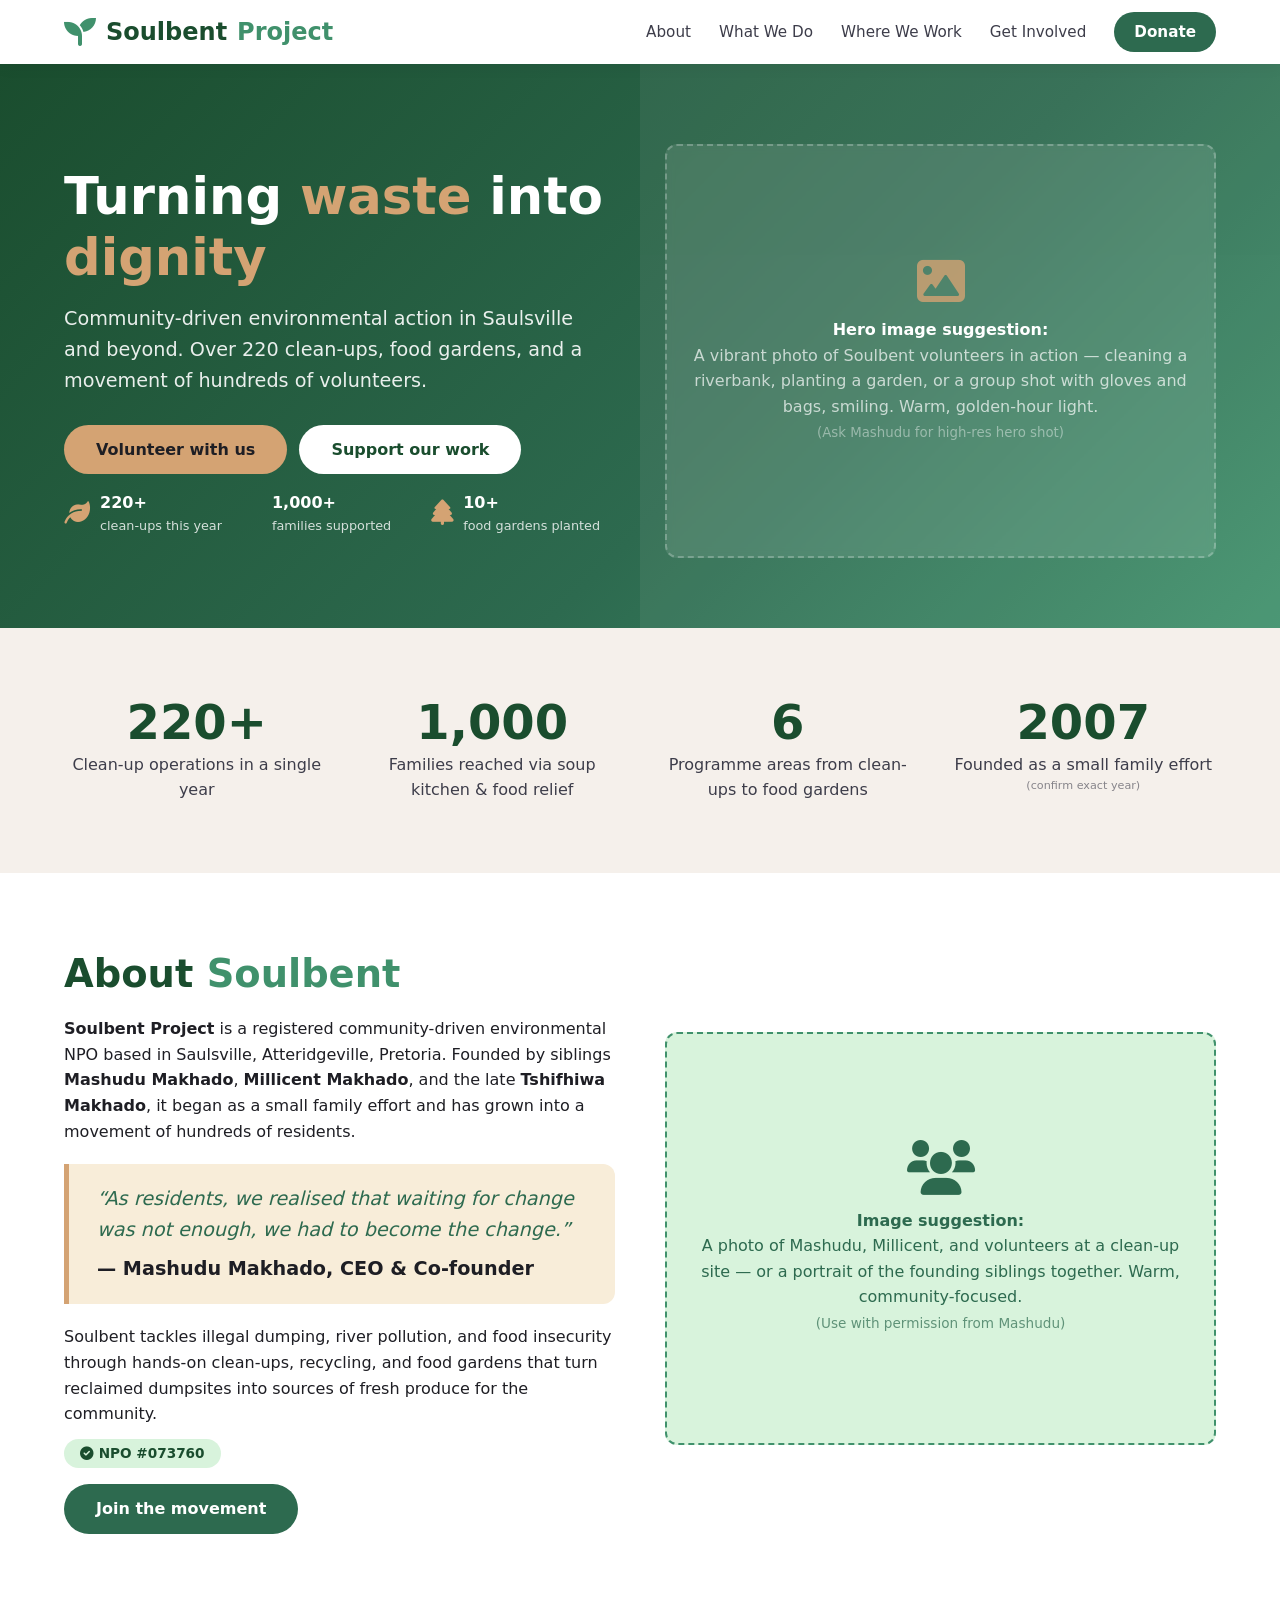
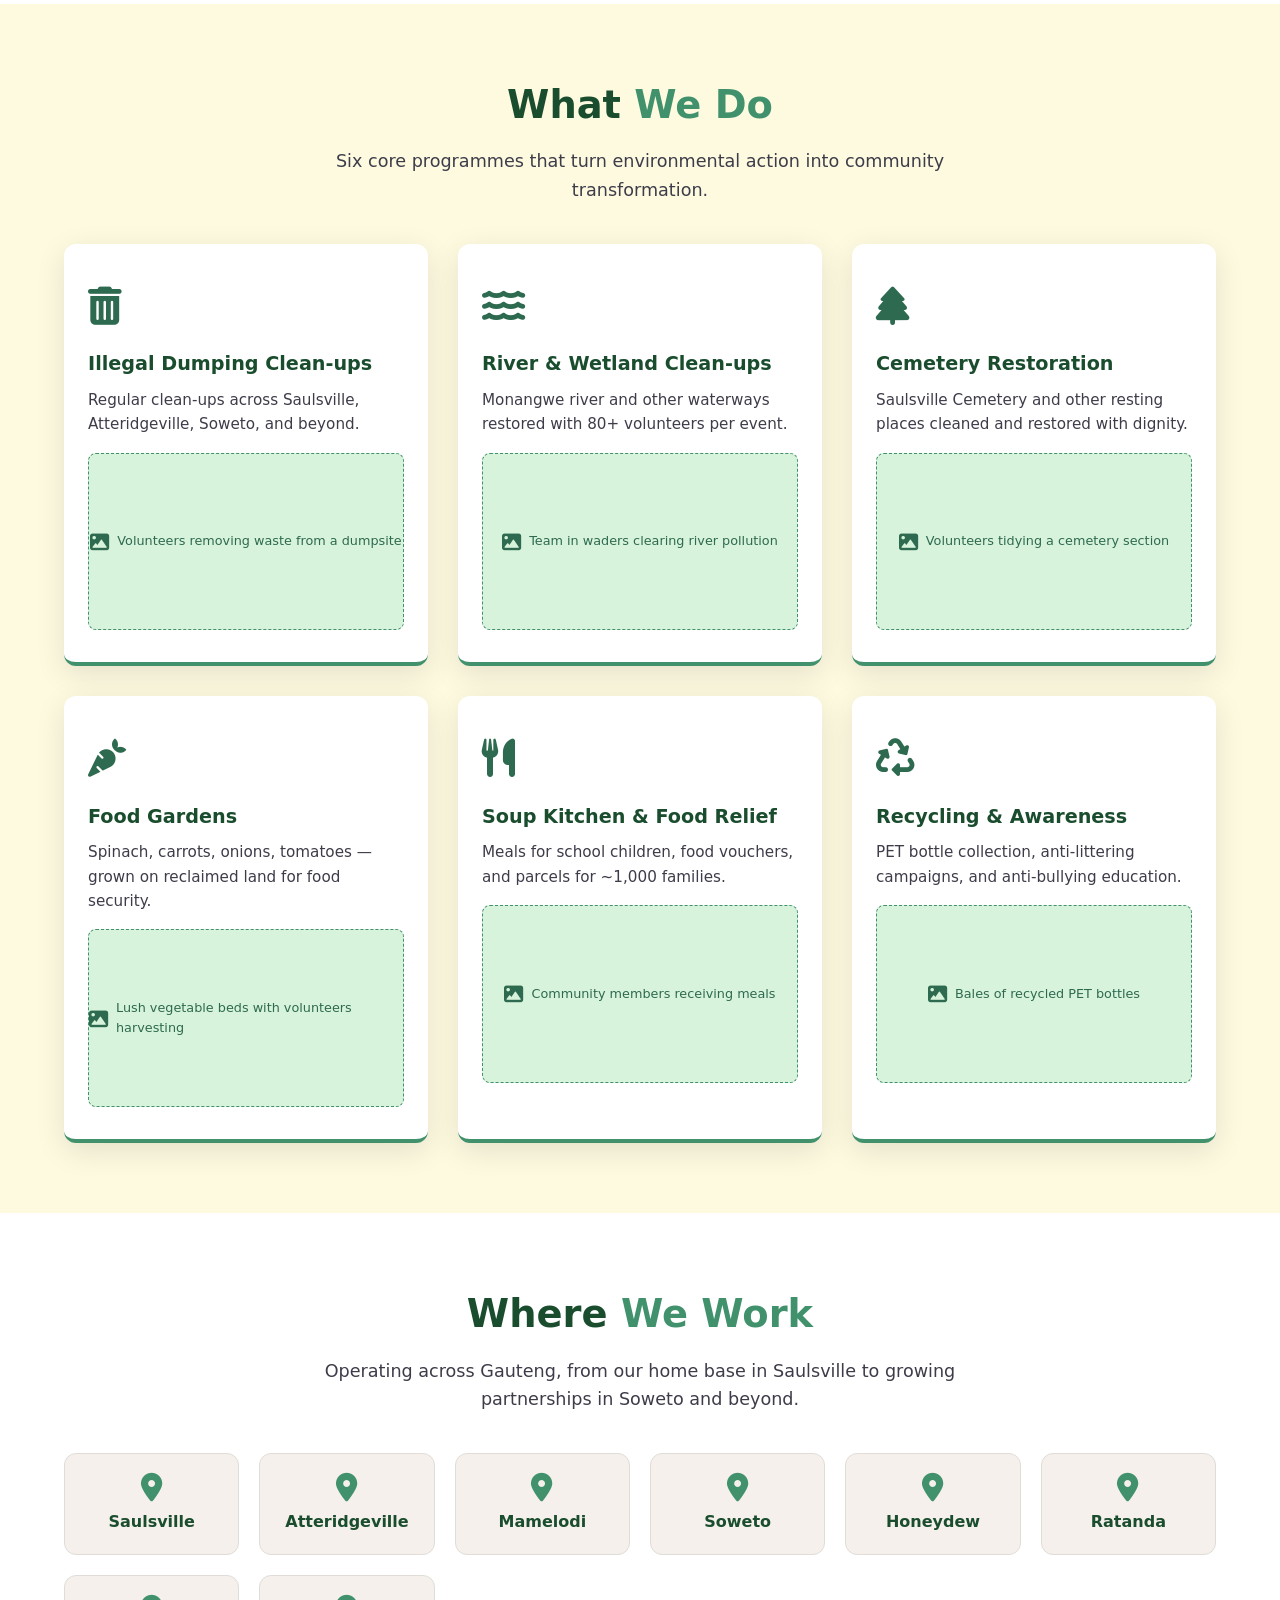
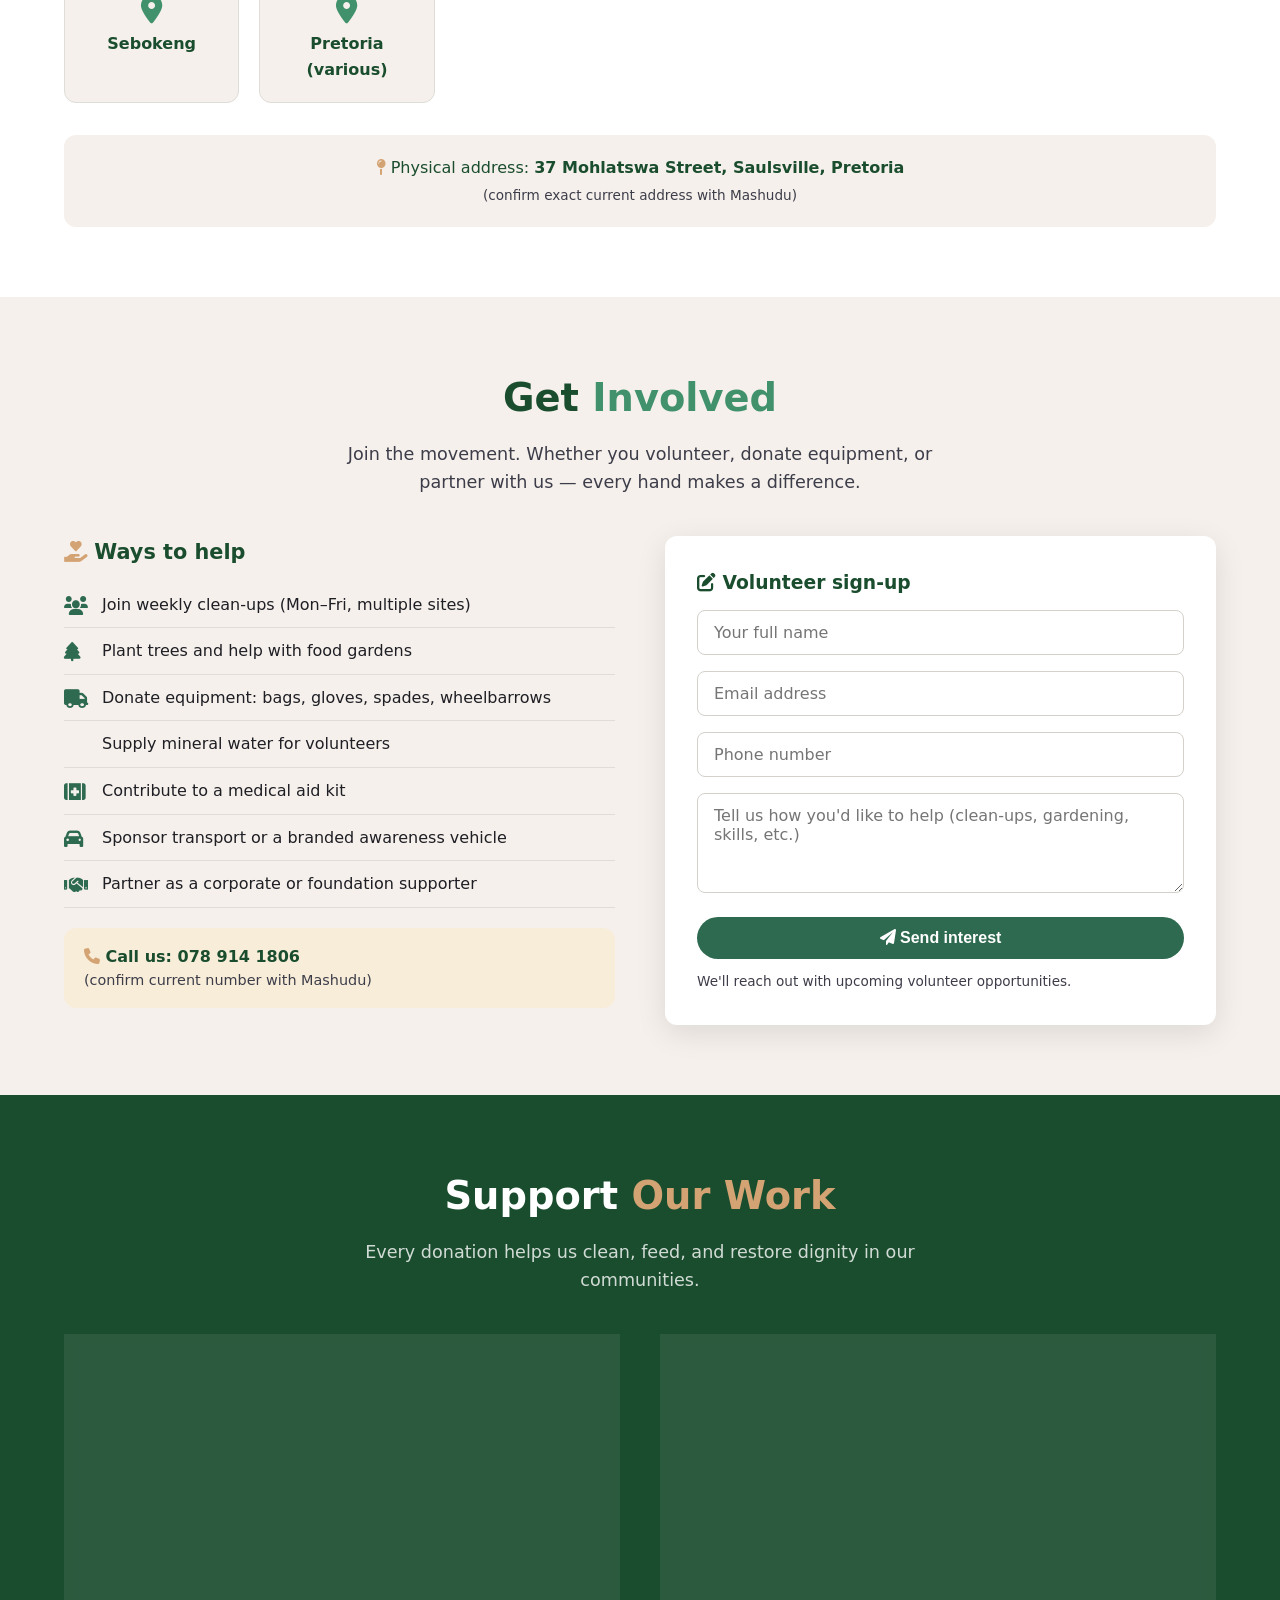
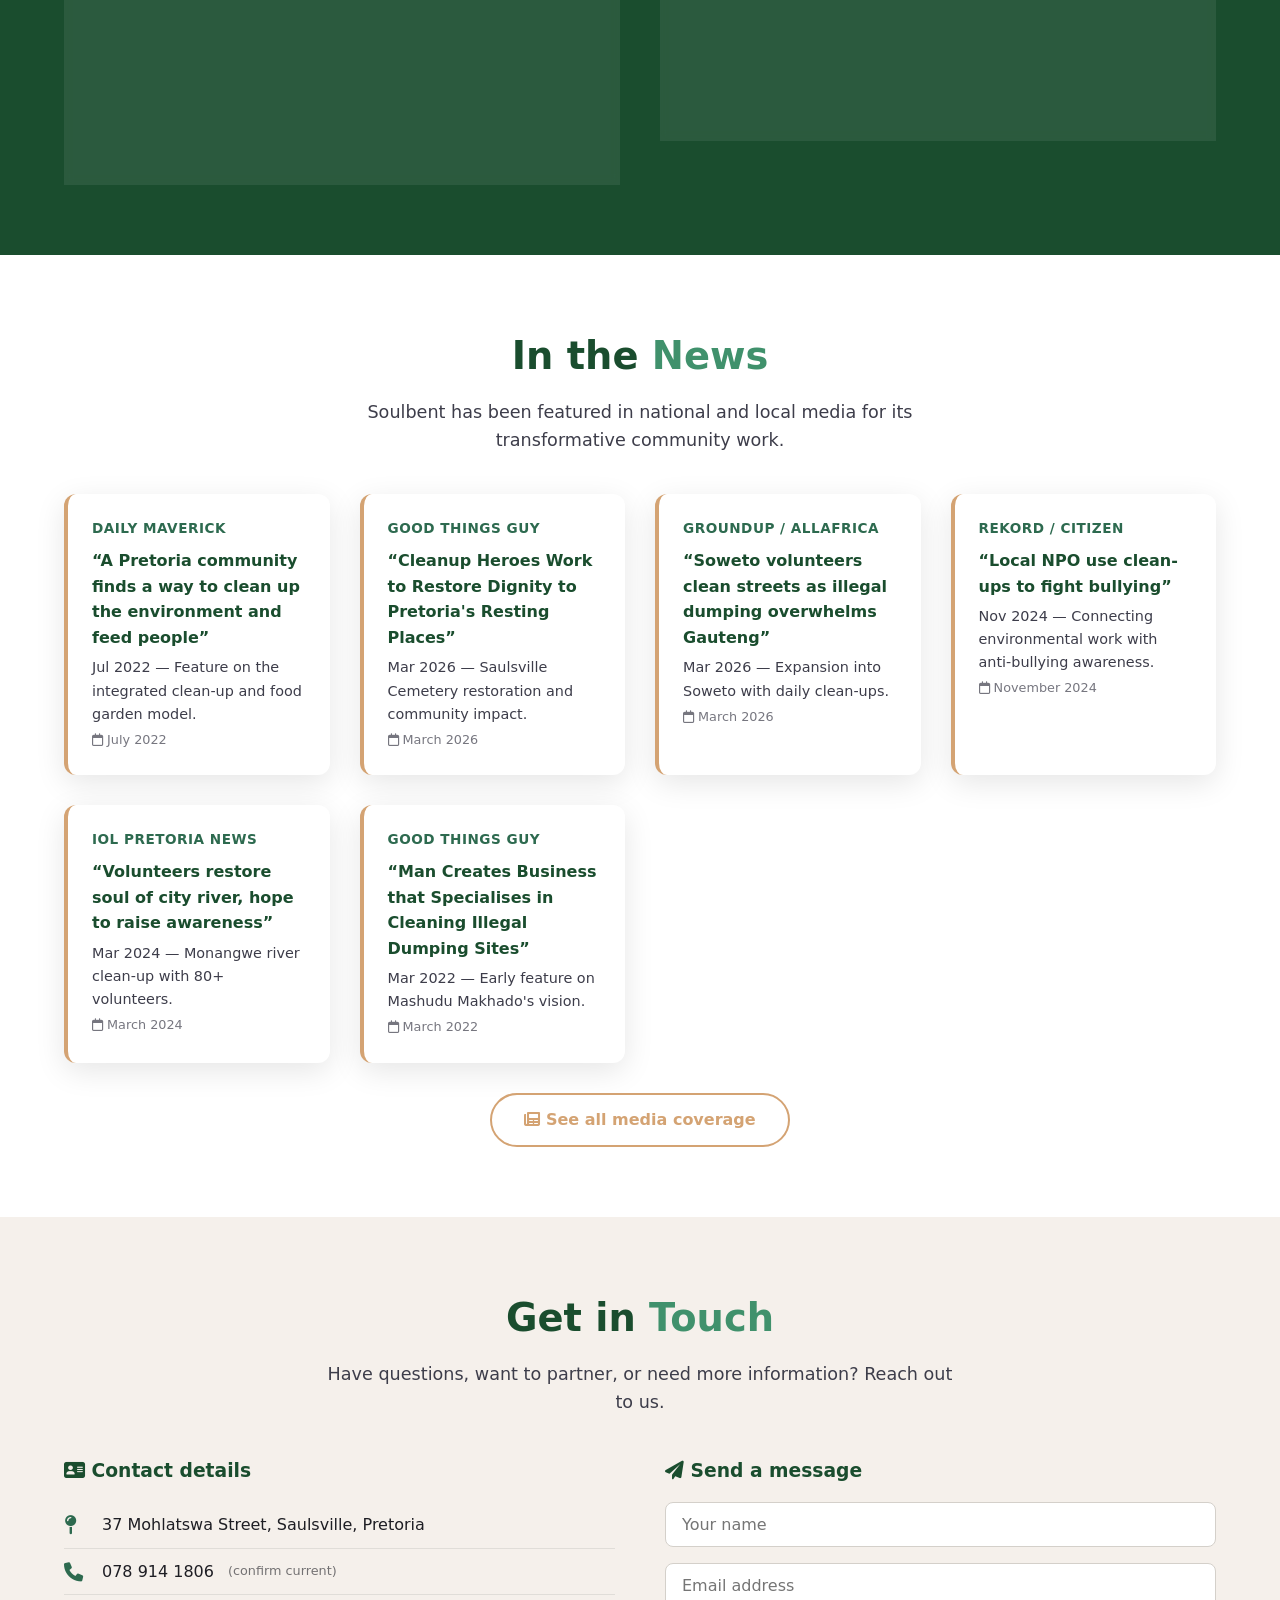
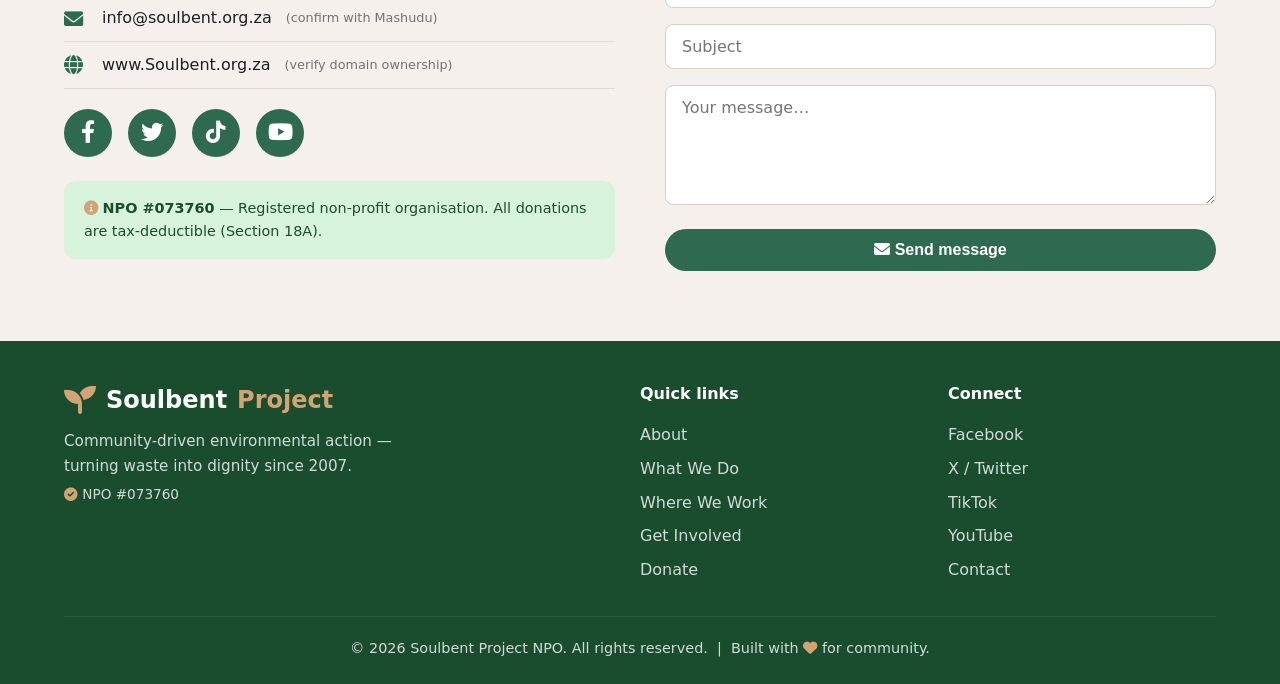
==== index.html @ 2899dd85 "update" ====
<!doctype html>
<html lang="en">
  <head>
    <meta charset="UTF-8" />
    <meta name="viewport" content="width=device-width, initial-scale=1.0" />
    <title>Soulbent Project — Community Environmental NPO</title>

    <!-- Font Awesome for icons -->
    <link rel="stylesheet" href="index.css" />
    <link
      rel="stylesheet"
      href="https://cdnjs.cloudflare.com/ajax/libs/font-awesome/6.0.0-beta3/css/all.min.css"
    />
  </head>
  <body>
    <!-- ===== HEADER ===== -->
    <header>
      <div class="container header-inner">
        <div class="logo">
          <i class="fas fa-seedling"></i>
          Soulbent<span>Project</span>
        </div>
        <button class="hamburger" id="hamburger" aria-label="Toggle navigation">
          <i class="fas fa-bars"></i>
        </button>
        <nav id="nav">
          <a href="#about">About</a>
          <a href="#programs">What We Do</a>
          <a href="#where">Where We Work</a>
          <a href="#involved">Get Involved</a>
          <a href="#donate" class="nav-cta">Donate</a>
        </nav>
      </div>
    </header>

    <!-- ===== HERO ===== -->
    <section class="hero" id="home">
      <div class="container">
        <div class="hero-content">
          <h1>Turning <span>waste</span> into <span>dignity</span></h1>
          <p>
            Community-driven environmental action in Saulsville and beyond. Over
            220 clean-ups, food gardens, and a movement of hundreds of
            volunteers.
          </p>
          <div style="display: flex; flex-wrap: wrap; gap: 12px">
            <a href="#involved" class="btn btn-gold">Volunteer with us</a>
            <a href="#donate" class="btn btn-white">Support our work</a>
          </div>
          <div class="hero-badges">
            <div class="badge">
              <i class="fas fa-leaf"></i>
              <div>220+ <small>clean-ups this year</small></div>
            </div>
            <div class="badge">
              <i class="fas fa-people-group"></i>
              <div>1,000+ <small>families supported</small></div>
            </div>
            <div class="badge">
              <i class="fas fa-tree"></i>
              <div>10+ <small>food gardens planted</small></div>
            </div>
          </div>
        </div>
        <div class="hero-image">
          <i class="fas fa-image"></i>
          <div>
            <strong>Hero image suggestion:</strong><br />
            A vibrant photo of Soulbent volunteers in action — cleaning a
            riverbank, planting a garden, or a group shot with gloves and bags,
            smiling. Warm, golden-hour light. <br />
            <small style="opacity: 0.6"
              >(Ask Mashudu for high-res hero shot)</small
            >
          </div>
        </div>
      </div>
    </section>

    <!-- ===== STATS ===== -->
    <section class="stats">
      <div class="container">
        <div class="stats-grid">
          <div class="stat-item">
            <div class="number">220+</div>
            <div class="label">Clean-up operations in a single year</div>
          </div>
          <div class="stat-item">
            <div class="number">1,000</div>
            <div class="label">
              Families reached via soup kitchen &amp; food relief
            </div>
          </div>
          <div class="stat-item">
            <div class="number">6</div>
            <div class="label">
              Programme areas from clean-ups to food gardens
            </div>
          </div>
          <div class="stat-item">
            <div class="number">2007</div>
            <div class="label">
              Founded as a small family effort
              <span style="font-size: 0.7rem; display: block; opacity: 0.6"
                >(confirm exact year)</span
              >
            </div>
          </div>
        </div>
      </div>
    </section>

    <!-- ===== ABOUT ===== -->
    <section id="about">
      <div class="container">
        <div class="about-grid">
          <div class="about-text">
            <h2 class="section-title">About <span>Soulbent</span></h2>
            <p style="margin-bottom: 12px">
              <strong>Soulbent Project</strong> is a registered community-driven
              environmental NPO based in Saulsville, Atteridgeville, Pretoria.
              Founded by siblings <strong>Mashudu Makhado</strong>,
              <strong>Millicent Makhado</strong>, and the late
              <strong>Tshifhiwa Makhado</strong>, it began as a small family
              effort and has grown into a movement of hundreds of residents.
            </p>
            <blockquote>
              “As residents, we realised that waiting for change was not enough,
              we had to become the change.”
              <cite>— Mashudu Makhado, CEO &amp; Co-founder</cite>
            </blockquote>
            <p>
              Soulbent tackles illegal dumping, river pollution, and food
              insecurity through hands-on clean-ups, recycling, and food gardens
              that turn reclaimed dumpsites into sources of fresh produce for
              the community.
            </p>
            <span class="npo-badge"
              ><i class="fas fa-check-circle"></i> NPO #073760</span
            >
            <div style="margin-top: 16px">
              <a href="#involved" class="btn btn-primary">Join the movement</a>
            </div>
          </div>
          <div class="about-image">
            <i class="fas fa-users"></i>
            <div>
              <strong>Image suggestion:</strong><br />
              A photo of Mashudu, Millicent, and volunteers at a clean-up site —
              or a portrait of the founding siblings together. Warm,
              community-focused.
              <br /><small>(Use with permission from Mashudu)</small>
            </div>
          </div>
        </div>
      </div>
    </section>

    <!-- ===== WHAT WE DO ===== -->
    <section id="programs" class="programs">
      <div class="container">
        <div class="text-center">
          <h2 class="section-title">What <span>We Do</span></h2>
          <p class="section-sub mx-auto">
            Six core programmes that turn environmental action into community
            transformation.
          </p>
        </div>
        <div class="programs-grid">
          <!-- 1 -->
          <div class="program-card">
            <div class="icon"><i class="fas fa-trash-alt"></i></div>
            <h3>Illegal Dumping Clean-ups</h3>
            <p>
              Regular clean-ups across Saulsville, Atteridgeville, Soweto, and
              beyond.
            </p>
            <div class="img-placeholder">
              <i class="fas fa-image"></i> Volunteers removing waste from a
              dumpsite
            </div>
          </div>
          <!-- 2 -->
          <div class="program-card">
            <div class="icon"><i class="fas fa-water"></i></div>
            <h3>River &amp; Wetland Clean-ups</h3>
            <p>
              Monangwe river and other waterways restored with 80+ volunteers
              per event.
            </p>
            <div class="img-placeholder">
              <i class="fas fa-image"></i> Team in waders clearing river
              pollution
            </div>
          </div>
          <!-- 3 -->
          <div class="program-card">
            <div class="icon"><i class="fas fa-tree"></i></div>
            <h3>Cemetery Restoration</h3>
            <p>
              Saulsville Cemetery and other resting places cleaned and restored
              with dignity.
            </p>
            <div class="img-placeholder">
              <i class="fas fa-image"></i> Volunteers tidying a cemetery section
            </div>
          </div>
          <!-- 4 -->
          <div class="program-card">
            <div class="icon"><i class="fas fa-carrot"></i></div>
            <h3>Food Gardens</h3>
            <p>
              Spinach, carrots, onions, tomatoes — grown on reclaimed land for
              food security.
            </p>
            <div class="img-placeholder">
              <i class="fas fa-image"></i> Lush vegetable beds with volunteers
              harvesting
            </div>
          </div>
          <!-- 5 -->
          <div class="program-card">
            <div class="icon"><i class="fas fa-utensils"></i></div>
            <h3>Soup Kitchen &amp; Food Relief</h3>
            <p>
              Meals for school children, food vouchers, and parcels for ~1,000
              families.
            </p>
            <div class="img-placeholder">
              <i class="fas fa-image"></i> Community members receiving meals
            </div>
          </div>
          <!-- 6 -->
          <div class="program-card">
            <div class="icon"><i class="fas fa-recycle"></i></div>
            <h3>Recycling &amp; Awareness</h3>
            <p>
              PET bottle collection, anti-littering campaigns, and anti-bullying
              education.
            </p>
            <div class="img-placeholder">
              <i class="fas fa-image"></i> Bales of recycled PET bottles
            </div>
          </div>
        </div>
      </div>
    </section>

    <!-- ===== WHERE WE WORK ===== -->
    <section id="where">
      <div class="container">
        <div class="text-center">
          <h2 class="section-title">Where <span>We Work</span></h2>
          <p class="section-sub mx-auto">
            Operating across Gauteng, from our home base in Saulsville to
            growing partnerships in Soweto and beyond.
          </p>
        </div>
        <div class="where-grid">
          <div class="where-item">
            <i class="fas fa-location-dot"></i> Saulsville
          </div>
          <div class="where-item">
            <i class="fas fa-location-dot"></i> Atteridgeville
          </div>
          <div class="where-item">
            <i class="fas fa-location-dot"></i> Mamelodi
          </div>
          <div class="where-item">
            <i class="fas fa-location-dot"></i> Soweto
          </div>
          <div class="where-item">
            <i class="fas fa-location-dot"></i> Honeydew
          </div>
          <div class="where-item">
            <i class="fas fa-location-dot"></i> Ratanda
          </div>
          <div class="where-item">
            <i class="fas fa-location-dot"></i> Sebokeng
          </div>
          <div class="where-item">
            <i class="fas fa-location-dot"></i> Pretoria (various)
          </div>
        </div>
        <div
          style="
            margin-top: 32px;
            background: var(--stone);
            padding: 20px 24px;
            border-radius: var(--radius);
            text-align: center;
          "
        >
          <p style="font-weight: 500; color: var(--green-dark)">
            <i class="fas fa-map-pin" style="color: var(--gold)"></i>
            Physical address:
            <strong>37 Mohlatswa Street, Saulsville, Pretoria</strong>
            <span
              style="
                display: block;
                font-weight: 400;
                font-size: 0.85rem;
                color: var(--text-mid);
                margin-top: 4px;
              "
            >
              (confirm exact current address with Mashudu)
            </span>
          </p>
        </div>
      </div>
    </section>

    <!-- ===== GET INVOLVED ===== -->
    <section id="involved" class="involved">
      <div class="container">
        <div class="text-center">
          <h2 class="section-title">Get <span>Involved</span></h2>
          <p class="section-sub mx-auto">
            Join the movement. Whether you volunteer, donate equipment, or
            partner with us — every hand makes a difference.
          </p>
        </div>
        <div class="involved-grid">
          <div>
            <h3
              style="
                font-size: 1.3rem;
                color: var(--green-dark);
                margin-bottom: 12px;
              "
            >
              <i
                class="fas fa-hand-holding-heart"
                style="color: var(--gold)"
              ></i>
              Ways to help
            </h3>
            <ul class="involved-list">
              <li>
                <i class="fas fa-users"></i> Join weekly clean-ups (Mon–Fri,
                multiple sites)
              </li>
              <li>
                <i class="fas fa-tree"></i> Plant trees and help with food
                gardens
              </li>
              <li>
                <i class="fas fa-truck"></i> Donate equipment: bags, gloves,
                spades, wheelbarrows
              </li>
              <li>
                <i class="fas fa-bottle-water"></i> Supply mineral water for
                volunteers
              </li>
              <li>
                <i class="fas fa-first-aid"></i> Contribute to a medical aid kit
              </li>
              <li>
                <i class="fas fa-car"></i> Sponsor transport or a branded
                awareness vehicle
              </li>
              <li>
                <i class="fas fa-handshake"></i> Partner as a corporate or
                foundation supporter
              </li>
            </ul>
            <div
              style="
                margin-top: 20px;
                background: var(--gold-light);
                padding: 16px 20px;
                border-radius: var(--radius);
              "
            >
              <p style="font-weight: 600; color: var(--green-dark)">
                <i class="fas fa-phone" style="color: var(--gold)"></i>
                Call us: <strong>078 914 1806</strong>
                <span
                  style="
                    display: block;
                    font-weight: 400;
                    font-size: 0.9rem;
                    color: var(--text-mid);
                  "
                >
                  (confirm current number with Mashudu)
                </span>
              </p>
            </div>
          </div>
          <div class="volunteer-form">
            <h3 style="color: var(--green-dark); margin-bottom: 12px">
              <i class="fas fa-pen-to-square"></i> Volunteer sign-up
            </h3>
            <form id="volunteerForm">
              <input type="text" placeholder="Your full name" required />
              <input type="email" placeholder="Email address" required />
              <input type="tel" placeholder="Phone number" />
              <textarea
                placeholder="Tell us how you'd like to help (clean-ups, gardening, skills, etc.)"
              ></textarea>
              <button type="submit" class="btn btn-primary" style="width: 100%">
                <i class="fas fa-paper-plane"></i> Send interest
              </button>
            </form>
            <p
              style="
                font-size: 0.85rem;
                color: var(--text-mid);
                margin-top: 12px;
              "
            >
              We'll reach out with upcoming volunteer opportunities.
            </p>
          </div>
        </div>
      </div>
    </section>

    <!-- ===== DONATE ===== -->
    <section id="donate" class="donate">
      <div class="container">
        <div class="text-center">
          <h2 class="section-title">
            Support <span style="color: var(--gold)">Our Work</span>
          </h2>
          <p
            class="section-sub mx-auto"
            style="color: rgba(255, 255, 255, 0.8)"
          >
            Every donation helps us clean, feed, and restore dignity in our
            communities.
          </p>
        </div>
        <div class="donate-grid">
          <div class="donate-card">
            <h3>
              <i class="fas fa-heart" style="color: var(--gold)"></i> Make a
              donation
            </h3>
            <p style="margin-bottom: 16px">
              Your contribution goes directly to clean-up operations, food
              gardens, soup kitchen meals, and essential equipment.
            </p>
            <ul>
              <li><i class="fas fa-check-circle"></i> EFT / bank transfer</li>
              <li>
                <i class="fas fa-check-circle"></i> SnapScan / mobile payment
              </li>
              <li>
                <i class="fas fa-check-circle"></i> Monthly giving options
              </li>
            </ul>
            <p
              style="
                margin-top: 16px;
                font-size: 0.9rem;
                background: rgba(255, 255, 255, 0.06);
                padding: 12px;
                border-radius: 8px;
              "
            >
              <strong>Banking details:</strong> Confirm with Mashudu before
              publishing.
            </p>
            <a href="#" class="btn btn-gold" style="display: inline-block">
              <i class="fas fa-arrow-right"></i> Donate now
            </a>
            <p style="font-size: 0.8rem; opacity: 0.6; margin-top: 10px">
              Soulbent Project NPO #073760 • Section 18A tax certificates
              available
            </p>
          </div>
          <div class="donate-card">
            <h3>
              <i class="fas fa-clipboard-list" style="color: var(--gold)"></i>
              Current needs
            </h3>
            <p>We urgently need these items for our ongoing work:</p>
            <div class="wishlist-grid">
              <span><i class="fas fa-bag-shopping"></i> Plastic bags</span>
              <span><i class="fas fa-hand"></i> Gloves</span>
              <span><i class="fas fa-broom"></i> Cleaning tools</span>
              <span><i class="fas fa-wheelbarrow"></i> Wheelbarrows</span>
              <span><i class="fas fa-shovel"></i> Shovels &amp; spades</span>
              <span><i class="fas fa-hat-cowboy"></i> Sun hats</span>
              <span><i class="fas fa-bottle-water"></i> Mineral water</span>
              <span><i class="fas fa-kit-medical"></i> Medical aid kit</span>
              <span
                ><i class="fas fa-truck-fast"></i> Transport / branded
                vehicle</span
              >
              <span><i class="fas fa-utensils"></i> Food for soup kitchen</span>
            </div>
            <p style="margin-top: 16px; font-size: 0.9rem">
              <i class="fas fa-envelope" style="color: var(--gold)"></i>
              To donate items, contact us directly.
            </p>
          </div>
        </div>
      </div>
    </section>

    <!-- ===== NEWS & MEDIA ===== -->
    <section id="news">
      <div class="container">
        <div class="text-center">
          <h2 class="section-title">In the <span>News</span></h2>
          <p class="section-sub mx-auto">
            Soulbent has been featured in national and local media for its
            transformative community work.
          </p>
        </div>
        <div class="news-grid">
          <div class="news-card">
            <div class="source">Daily Maverick</div>
            <h4>
              “A Pretoria community finds a way to clean up the environment and
              feed people”
            </h4>
            <p>
              Jul 2022 — Feature on the integrated clean-up and food garden
              model.
            </p>
            <span class="date"><i class="far fa-calendar"></i> July 2022</span>
          </div>
          <div class="news-card">
            <div class="source">Good Things Guy</div>
            <h4>
              “Cleanup Heroes Work to Restore Dignity to Pretoria's Resting
              Places”
            </h4>
            <p>
              Mar 2026 — Saulsville Cemetery restoration and community impact.
            </p>
            <span class="date"><i class="far fa-calendar"></i> March 2026</span>
          </div>
          <div class="news-card">
            <div class="source">GroundUp / allAfrica</div>
            <h4>
              “Soweto volunteers clean streets as illegal dumping overwhelms
              Gauteng”
            </h4>
            <p>Mar 2026 — Expansion into Soweto with daily clean-ups.</p>
            <span class="date"><i class="far fa-calendar"></i> March 2026</span>
          </div>
          <div class="news-card">
            <div class="source">Rekord / Citizen</div>
            <h4>“Local NPO use clean-ups to fight bullying”</h4>
            <p>
              Nov 2024 — Connecting environmental work with anti-bullying
              awareness.
            </p>
            <span class="date"
              ><i class="far fa-calendar"></i> November 2024</span
            >
          </div>
          <div class="news-card">
            <div class="source">IOL Pretoria News</div>
            <h4>
              “Volunteers restore soul of city river, hope to raise awareness”
            </h4>
            <p>Mar 2024 — Monangwe river clean-up with 80+ volunteers.</p>
            <span class="date"><i class="far fa-calendar"></i> March 2024</span>
          </div>
          <div class="news-card">
            <div class="source">Good Things Guy</div>
            <h4>
              “Man Creates Business that Specialises in Cleaning Illegal Dumping
              Sites”
            </h4>
            <p>Mar 2022 — Early feature on Mashudu Makhado's vision.</p>
            <span class="date"><i class="far fa-calendar"></i> March 2022</span>
          </div>
        </div>
        <div style="text-align: center; margin-top: 30px">
          <a
            href="#"
            class="btn btn-secondary"
            style="border-color: var(--gold); color: var(--gold)"
          >
            <i class="fas fa-newspaper"></i> See all media coverage
          </a>
        </div>
      </div>
    </section>

    <!-- ===== CONTACT ===== -->
    <section id="contact" class="contact">
      <div class="container">
        <div class="text-center">
          <h2 class="section-title">Get in <span>Touch</span></h2>
          <p class="section-sub mx-auto">
            Have questions, want to partner, or need more information? Reach out
            to us.
          </p>
        </div>
        <div class="contact-grid">
          <div>
            <h3 style="color: var(--green-dark); margin-bottom: 16px">
              <i class="fas fa-address-card"></i> Contact details
            </h3>
            <div class="contact-details">
              <p>
                <i class="fas fa-map-pin"></i> 37 Mohlatswa Street, Saulsville,
                Pretoria
              </p>
              <p>
                <i class="fas fa-phone"></i> 078 914 1806
                <span style="font-size: 0.8rem; opacity: 0.6"
                  >(confirm current)</span
                >
              </p>
              <p>
                <i class="fas fa-envelope"></i> info@soulbent.org.za
                <span style="font-size: 0.8rem; opacity: 0.6"
                  >(confirm with Mashudu)</span
                >
              </p>
              <p>
                <i class="fas fa-globe"></i> www.Soulbent.org.za
                <span style="font-size: 0.8rem; opacity: 0.6"
                  >(verify domain ownership)</span
                >
              </p>
            </div>
            <div class="social-links">
              <a
                href="https://facebook.com/Soulbentprojectrecycling/"
                target="_blank"
                aria-label="Facebook"
                ><i class="fab fa-facebook-f"></i
              ></a>
              <a
                href="https://twitter.com/SoulbentProject"
                target="_blank"
                aria-label="X / Twitter"
                ><i class="fab fa-twitter"></i
              ></a>
              <a
                href="https://tiktok.com/@soulbent_project"
                target="_blank"
                aria-label="TikTok"
                ><i class="fab fa-tiktok"></i
              ></a>
              <a href="#" target="_blank" aria-label="YouTube"
                ><i class="fab fa-youtube"></i
              ></a>
            </div>
            <div
              style="
                margin-top: 24px;
                background: var(--green-pale);
                padding: 16px 20px;
                border-radius: var(--radius);
              "
            >
              <p style="font-size: 0.9rem; color: var(--green-dark)">
                <i class="fas fa-info-circle" style="color: var(--gold)"></i>
                <strong>NPO #073760</strong> — Registered non-profit
                organisation. All donations are tax-deductible (Section 18A).
              </p>
            </div>
          </div>
          <div>
            <h3 style="color: var(--green-dark); margin-bottom: 16px">
              <i class="fas fa-paper-plane"></i> Send a message
            </h3>
            <form class="contact-form" id="contactForm">
              <input type="text" placeholder="Your name" required />
              <input type="email" placeholder="Email address" required />
              <input type="text" placeholder="Subject" />
              <textarea placeholder="Your message…"></textarea>
              <button type="submit" class="btn btn-primary" style="width: 100%">
                <i class="fas fa-envelope"></i> Send message
              </button>
            </form>
          </div>
        </div>
      </div>
    </section>

    <!-- ===== FOOTER ===== -->
    <footer>
      <div class="container">
        <div class="footer-grid">
          <div>
            <div class="logo" style="color: var(--white)">
              <i class="fas fa-seedling"></i>
              Soulbent<span style="color: var(--gold)">Project</span>
            </div>
            <p style="margin-top: 10px">
              Community-driven environmental action — turning waste into dignity
              since 2007.
            </p>
            <p style="margin-top: 6px; font-size: 0.85rem">
              <i class="fas fa-check-circle" style="color: var(--gold)"></i> NPO
              #073760
            </p>
          </div>
          <div>
            <h4>Quick links</h4>
            <ul>
              <li><a href="#about">About</a></li>
              <li><a href="#programs">What We Do</a></li>
              <li><a href="#where">Where We Work</a></li>
              <li><a href="#involved">Get Involved</a></li>
              <li><a href="#donate">Donate</a></li>
            </ul>
          </div>
          <div>
            <h4>Connect</h4>
            <ul>
              <li>
                <a
                  href="https://facebook.com/Soulbentprojectrecycling/"
                  target="_blank"
                  >Facebook</a
                >
              </li>
              <li>
                <a href="https://twitter.com/SoulbentProject" target="_blank"
                  >X / Twitter</a
                >
              </li>
              <li>
                <a href="https://tiktok.com/@soulbent_project" target="_blank"
                  >TikTok</a
                >
              </li>
              <li><a href="#" target="_blank">YouTube</a></li>
              <li><a href="#contact">Contact</a></li>
            </ul>
          </div>
        </div>
        <div class="footer-bottom">
          &copy; 2026 Soulbent Project NPO. All rights reserved. &nbsp;|&nbsp;
          Built with <i class="fas fa-heart" style="color: var(--gold)"></i> for
          community.
        </div>
      </div>
    </footer>

    <!-- ===== JAVASCRIPT ===== -->
    <script>
      // Hamburger toggle
      const hamburger = document.getElementById("hamburger");
      const nav = document.getElementById("nav");

      hamburger.addEventListener("click", () => {
        nav.classList.toggle("open");
        hamburger.innerHTML = nav.classList.contains("open")
          ? '<i class="fas fa-times"></i>'
          : '<i class="fas fa-bars"></i>';
      });

      // Close nav on link click (mobile)
      document.querySelectorAll("#nav a").forEach((link) => {
        link.addEventListener("click", () => {
          nav.classList.remove("open");
          hamburger.innerHTML = '<i class="fas fa-bars"></i>';
        });
      });

      // Volunteer form submission
      document
        .getElementById("volunteerForm")
        .addEventListener("submit", function (e) {
          e.preventDefault();
          alert(
            "Thank you for your interest in volunteering with Soulbent Project! We will contact you shortly.",
          );
          this.reset();
        });

      // Contact form submission
      document
        .getElementById("contactForm")
        .addEventListener("submit", function (e) {
          e.preventDefault();
          alert(
            "Your message has been sent. We'll get back to you as soon as possible.",
          );
          this.reset();
        });

      // Smooth scroll for anchor links (optional enhancement)
      document.querySelectorAll('a[href^="#"]').forEach((anchor) => {
        anchor.addEventListener("click", function (e) {
          const href = this.getAttribute("href");
          if (href === "#") return;
          e.preventDefault();
          const target = document.querySelector(href);
          if (target) {
            target.scrollIntoView({ behavior: "smooth", block: "start" });
          }
        });
      });
    </script>
  </body>
</html>
---- index.css ----
/* ===== RESET & BASE ===== */
        *,
        *::before,
        *::after {
            margin: 0;
            padding: 0;
            box-sizing: border-box;
        }

        :root {
            --green-dark: #1a4d2e;
            --green-mid: #2d6a4f;
            --green-light: #40916c;
            --green-pale: #d8f3dc;
            --gold: #d4a373;
            --gold-light: #f8edd9;
            --cream: #fefae0;
            --stone: #f5f0eb;
            --text-dark: #1e1e24;
            --text-mid: #3d3d4a;
            --white: #ffffff;
            --shadow: 0 8px 30px rgba(0, 0, 0, 0.10);
            --radius: 12px;
            --transition: 0.3s ease;
            --font: 'Segoe UI', system-ui, -apple-system, sans-serif;
        }

        html {
            scroll-behavior: smooth;
        }

        body {
            font-family: var(--font);
            color: var(--text-dark);
            background: var(--white);
            line-height: 1.6;
        }

        a {
            text-decoration: none;
            color: inherit;
        }
        img {
            max-width: 100%;
            display: block;
        }
        .container {
            max-width: 1200px;
            margin: 0 auto;
            padding: 0 24px;
        }

        /* ===== BUTTONS ===== */
        .btn {
            display: inline-block;
            padding: 12px 32px;
            border-radius: 50px;
            font-weight: 600;
            font-size: 1rem;
            border: none;
            cursor: pointer;
            transition: var(--transition);
            text-align: center;
        }
        .btn-primary {
            background: var(--green-mid);
            color: var(--white);
        }
        .btn-primary:hover {
            background: var(--green-dark);
            transform: translateY(-2px);
            box-shadow: 0 8px 24px rgba(45, 106, 79, 0.35);
        }
        .btn-secondary {
            background: transparent;
            color: var(--green-mid);
            border: 2px solid var(--green-mid);
        }
        .btn-secondary:hover {
            background: var(--green-mid);
            color: var(--white);
            transform: translateY(-2px);
        }
        .btn-gold {
            background: var(--gold);
            color: var(--text-dark);
        }
        .btn-gold:hover {
            background: #c4956a;
            transform: translateY(-2px);
        }
        .btn-white {
            background: var(--white);
            color: var(--green-dark);
        }
        .btn-white:hover {
            background: var(--green-pale);
            transform: translateY(-2px);
        }

        /* ===== HEADER / NAV ===== */
        header {
            background: var(--white);
            box-shadow: 0 2px 16px rgba(0, 0, 0, 0.06);
            position: sticky;
            top: 0;
            z-index: 1000;
            padding: 12px 0;
        }
        .header-inner {
            display: flex;
            align-items: center;
            justify-content: space-between;
            flex-wrap: wrap;
        }
        .logo {
            display: flex;
            align-items: center;
            gap: 10px;
            font-size: 1.5rem;
            font-weight: 700;
            color: var(--green-dark);
        }
        .logo i {
            font-size: 2rem;
            color: var(--green-light);
        }
        .logo span {
            color: var(--green-light);
        }

        nav {
            display: flex;
            align-items: center;
            gap: 28px;
        }
        nav a {
            font-weight: 500;
            font-size: 0.95rem;
            color: var(--text-mid);
            transition: var(--transition);
            position: relative;
        }
        nav a::after {
            content: '';
            position: absolute;
            bottom: -4px;
            left: 0;
            width: 0;
            height: 2px;
            background: var(--green-mid);
            transition: var(--transition);
        }
        nav a:hover {
            color: var(--green-dark);
        }
        nav a:hover::after {
            width: 100%;
        }
        .nav-cta {
            background: var(--green-mid);
            color: var(--white) !important;
            padding: 8px 20px;
            border-radius: 50px;
            font-weight: 600;
        }
        .nav-cta::after {
            display: none !important;
        }
        .nav-cta:hover {
            background: var(--green-dark) !important;
            color: var(--white) !important;
        }

        .hamburger {
            display: none;
            font-size: 1.6rem;
            cursor: pointer;
            color: var(--green-dark);
            background: none;
            border: none;
        }

        /* ===== HERO ===== */
        .hero {
            background: linear-gradient(135deg, var(--green-dark) 0%, var(--green-mid) 60%, var(--green-light) 100%);
            color: var(--white);
            padding: 80px 0 70px;
            position: relative;
            overflow: hidden;
        }
        .hero::after {
            content: '';
            position: absolute;
            bottom: 0;
            right: 0;
            width: 50%;
            height: 100%;
            background: url('data:image/svg+xml;utf8,<svg xmlns="http://www.w3.org/2000/svg" viewBox="0 0 800 800" opacity="0.06"><path fill="%23ffffff" d="M0 0h800v800H0z"/><circle cx="600" cy="400" r="300" fill="%23ffffff"/><circle cx="700" cy="200" r="150" fill="%23ffffff"/><circle cx="200" cy="700" r="200" fill="%23ffffff"/></svg>') no-repeat;
            background-size: cover;
            pointer-events: none;
        }
        .hero .container {
            position: relative;
            z-index: 2;
            display: grid;
            grid-template-columns: 1fr 1fr;
            gap: 50px;
            align-items: center;
        }
        .hero-content h1 {
            font-size: 3.2rem;
            font-weight: 800;
            line-height: 1.2;
            margin-bottom: 16px;
        }
        .hero-content h1 span {
            color: var(--gold);
        }
        .hero-content p {
            font-size: 1.2rem;
            opacity: 0.9;
            max-width: 520px;
            margin-bottom: 28px;
        }
        .hero-badges {
            display: flex;
            flex-wrap: wrap;
            gap: 20px 40px;
            margin-top: 16px;
        }
        .hero-badges .badge {
            display: flex;
            align-items: center;
            gap: 10px;
            font-weight: 600;
        }
        .hero-badges .badge i {
            font-size: 1.6rem;
            color: var(--gold);
        }
        .hero-badges .badge small {
            display: block;
            font-weight: 400;
            font-size: 0.8rem;
            opacity: 0.8;
        }

        /* Hero image placeholder */
        .hero-image {
            background: rgba(255, 255, 255, 0.10);
            border-radius: var(--radius);
            aspect-ratio: 4/3;
            display: flex;
            align-items: center;
            justify-content: center;
            border: 2px dashed rgba(255, 255, 255, 0.25);
            color: rgba(255, 255, 255, 0.7);
            font-size: 1rem;
            text-align: center;
            padding: 20px;
            backdrop-filter: blur(4px);
            flex-direction: column;
            gap: 12px;
        }
        .hero-image i {
            font-size: 3rem;
            color: var(--gold);
            opacity: 0.8;
        }
        .hero-image strong {
            color: var(--white);
        }

        /* ===== SECTION COMMON ===== */
        section {
            padding: 70px 0;
        }
        .section-title {
            font-size: 2.4rem;
            font-weight: 700;
            color: var(--green-dark);
            margin-bottom: 12px;
        }
        .section-sub {
            font-size: 1.1rem;
            color: var(--text-mid);
            max-width: 640px;
            margin-bottom: 40px;
        }
        .section-title span {
            color: var(--green-light);
        }
        .text-center {
            text-align: center;
        }
        .mx-auto {
            margin-left: auto;
            margin-right: auto;
        }

        /* ===== STATS ===== */
        .stats {
            background: var(--stone);
        }
        .stats-grid {
            display: grid;
            grid-template-columns: repeat(auto-fit, minmax(180px, 1fr));
            gap: 30px;
            text-align: center;
        }
        .stat-item .number {
            font-size: 3rem;
            font-weight: 800;
            color: var(--green-dark);
            line-height: 1;
        }
        .stat-item .label {
            color: var(--text-mid);
            font-weight: 500;
            margin-top: 6px;
        }

        /* ===== ABOUT ===== */
        .about-grid {
            display: grid;
            grid-template-columns: 1fr 1fr;
            gap: 50px;
            align-items: center;
        }
        .about-text blockquote {
            font-size: 1.2rem;
            font-style: italic;
            color: var(--green-mid);
            padding: 20px 0 20px 28px;
            border-left: 5px solid var(--gold);
            margin: 20px 0;
            background: var(--gold-light);
            border-radius: 0 var(--radius) var(--radius) 0;
        }
        .about-text blockquote cite {
            display: block;
            font-style: normal;
            font-weight: 600;
            margin-top: 8px;
            color: var(--text-dark);
        }
        .about-image {
            background: var(--green-pale);
            border-radius: var(--radius);
            aspect-ratio: 4/3;
            display: flex;
            flex-direction: column;
            align-items: center;
            justify-content: center;
            color: var(--green-mid);
            border: 2px dashed var(--green-light);
            padding: 20px;
            text-align: center;
            gap: 12px;
        }
        .about-image i {
            font-size: 3.4rem;
            color: var(--green-mid);
        }
        .about-image small {
            font-size: 0.85rem;
            opacity: 0.7;
        }

        .npo-badge {
            display: inline-block;
            background: var(--green-pale);
            color: var(--green-dark);
            padding: 4px 16px;
            border-radius: 50px;
            font-weight: 600;
            font-size: 0.85rem;
            margin-top: 12px;
        }

        /* ===== WHAT WE DO ===== */
        .programs {
            background: var(--cream);
        }
        .programs-grid {
            display: grid;
            grid-template-columns: repeat(auto-fit, minmax(280px, 1fr));
            gap: 30px;
        }
        .program-card {
            background: var(--white);
            border-radius: var(--radius);
            padding: 32px 24px;
            box-shadow: var(--shadow);
            transition: var(--transition);
            border-bottom: 4px solid var(--green-light);
        }
        .program-card:hover {
            transform: translateY(-6px);
            box-shadow: 0 16px 40px rgba(0, 0, 0, 0.10);
        }
        .program-card .icon {
            font-size: 2.4rem;
            color: var(--green-mid);
            margin-bottom: 12px;
        }
        .program-card h3 {
            font-size: 1.2rem;
            color: var(--green-dark);
            margin-bottom: 8px;
        }
        .program-card p {
            color: var(--text-mid);
            font-size: 0.95rem;
        }
        .program-card .img-placeholder {
            margin-top: 16px;
            background: var(--green-pale);
            border-radius: 8px;
            aspect-ratio: 16/9;
            display: flex;
            align-items: center;
            justify-content: center;
            font-size: 0.8rem;
            color: var(--green-mid);
            border: 1px dashed var(--green-light);
            gap: 8px;
        }
        .program-card .img-placeholder i {
            font-size: 1.2rem;
        }

        /* ===== WHERE WE WORK ===== */
        .where-grid {
            display: grid;
            grid-template-columns: repeat(auto-fit, minmax(160px, 1fr));
            gap: 20px;
            margin-top: 30px;
        }
        .where-item {
            background: var(--stone);
            padding: 20px 16px;
            border-radius: var(--radius);
            text-align: center;
            font-weight: 600;
            color: var(--green-dark);
            border: 1px solid #e0ddd8;
            transition: var(--transition);
        }
        .where-item:hover {
            background: var(--green-pale);
            border-color: var(--green-light);
        }
        .where-item i {
            display: block;
            font-size: 1.8rem;
            color: var(--green-light);
            margin-bottom: 6px;
        }

        /* ===== GET INVOLVED ===== */
        .involved {
            background: var(--stone);
        }
        .involved-grid {
            display: grid;
            grid-template-columns: 1fr 1fr;
            gap: 50px;
        }
        .involved-list {
            list-style: none;
            padding: 0;
        }
        .involved-list li {
            display: flex;
            gap: 14px;
            align-items: flex-start;
            padding: 10px 0;
            border-bottom: 1px solid #e0ddd8;
        }
        .involved-list li i {
            color: var(--green-mid);
            font-size: 1.2rem;
            margin-top: 4px;
            min-width: 24px;
        }
        .volunteer-form {
            background: var(--white);
            padding: 32px;
            border-radius: var(--radius);
            box-shadow: var(--shadow);
        }
        .volunteer-form input,
        .volunteer-form textarea {
            width: 100%;
            padding: 12px 16px;
            border: 1px solid #d4d0ca;
            border-radius: 8px;
            font-family: var(--font);
            font-size: 1rem;
            margin-bottom: 16px;
            transition: var(--transition);
        }
        .volunteer-form input:focus,
        .volunteer-form textarea:focus {
            outline: none;
            border-color: var(--green-mid);
            box-shadow: 0 0 0 3px rgba(45, 106, 79, 0.15);
        }
        .volunteer-form textarea {
            min-height: 100px;
            resize: vertical;
        }

        /* ===== DONATE ===== */
        .donate {
            background: var(--green-dark);
            color: var(--white);
        }
        .donate .section-title {
            color: var(--white);
        }
        .donate .section-sub {
            color: rgba(255, 255, 255, 0.8);
        }
        .donate-grid {
            display: grid;
            grid-template-columns: 1fr 1fr;
            gap: 40px;
            align-items: start;
        }
        .donate-card {
            background: rgba(255, 255, 255, 0.08);
            border-radius: var(--radius);
            padding: 32px;
            backdrop-filter: blur(4px);
            border: 1px solid rgba(255, 255, 255, 0.10);
        }
        .donate-card h3 {
            font-size: 1.3rem;
            margin-bottom: 12px;
        }
        .donate-card ul {
            list-style: none;
            padding: 0;
        }
        .donate-card ul li {
            padding: 6px 0;
            display: flex;
            gap: 12px;
            align-items: center;
        }
        .donate-card ul li i {
            color: var(--gold);
            width: 20px;
        }
        .donate-card .btn {
            margin-top: 16px;
        }
        .wishlist-grid {
            display: grid;
            grid-template-columns: 1fr 1fr;
            gap: 8px 20px;
        }
        .wishlist-grid span {
            padding: 4px 0;
            border-bottom: 1px solid rgba(255, 255, 255, 0.06);
        }

        /* ===== NEWS / MEDIA ===== */
        .news-grid {
            display: grid;
            grid-template-columns: repeat(auto-fit, minmax(260px, 1fr));
            gap: 30px;
        }
        .news-card {
            background: var(--white);
            border-radius: var(--radius);
            padding: 24px;
            box-shadow: var(--shadow);
            border-left: 4px solid var(--gold);
            transition: var(--transition);
        }
        .news-card:hover {
            transform: translateY(-4px);
        }
        .news-card .source {
            font-weight: 600;
            color: var(--green-mid);
            font-size: 0.85rem;
            text-transform: uppercase;
            letter-spacing: 0.5px;
        }
        .news-card h4 {
            margin: 8px 0 6px;
            font-size: 1rem;
            color: var(--green-dark);
        }
        .news-card p {
            font-size: 0.9rem;
            color: var(--text-mid);
        }
        .news-card .date {
            font-size: 0.8rem;
            color: var(--text-mid);
            opacity: 0.7;
        }

        /* ===== CONTACT ===== */
        .contact {
            background: var(--stone);
        }
        .contact-grid {
            display: grid;
            grid-template-columns: 1fr 1fr;
            gap: 50px;
        }
        .contact-details p {
            display: flex;
            align-items: center;
            gap: 14px;
            padding: 10px 0;
            border-bottom: 1px solid #e0ddd8;
        }
        .contact-details p i {
            width: 24px;
            color: var(--green-mid);
            font-size: 1.2rem;
        }
        .social-links {
            display: flex;
            gap: 16px;
            margin-top: 20px;
            flex-wrap: wrap;
        }
        .social-links a {
            display: flex;
            align-items: center;
            justify-content: center;
            width: 48px;
            height: 48px;
            border-radius: 50%;
            background: var(--green-mid);
            color: var(--white);
            font-size: 1.4rem;
            transition: var(--transition);
        }
        .social-links a:hover {
            background: var(--green-dark);
            transform: translateY(-3px);
        }
        .contact-form input,
        .contact-form textarea {
            width: 100%;
            padding: 12px 16px;
            border: 1px solid #d4d0ca;
            border-radius: 8px;
            font-family: var(--font);
            font-size: 1rem;
            margin-bottom: 16px;
            transition: var(--transition);
            background: var(--white);
        }
        .contact-form input:focus,
        .contact-form textarea:focus {
            outline: none;
            border-color: var(--green-mid);
            box-shadow: 0 0 0 3px rgba(45, 106, 79, 0.15);
        }
        .contact-form textarea {
            min-height: 120px;
            resize: vertical;
        }

        /* ===== FOOTER ===== */
        footer {
            background: var(--green-dark);
            color: rgba(255, 255, 255, 0.8);
            padding: 40px 0 24px;
        }
        .footer-grid {
            display: grid;
            grid-template-columns: 2fr 1fr 1fr;
            gap: 40px;
            margin-bottom: 30px;
        }
        .footer-grid .logo {
            color: var(--white);
        }
        .footer-grid .logo i {
            color: var(--gold);
        }
        .footer-grid p {
            font-size: 0.95rem;
            max-width: 360px;
        }
        .footer-grid h4 {
            color: var(--white);
            margin-bottom: 12px;
        }
        .footer-grid ul {
            list-style: none;
            padding: 0;
        }
        .footer-grid ul li {
            padding: 4px 0;
        }
        .footer-grid ul li a:hover {
            color: var(--gold);
        }
        .footer-bottom {
            border-top: 1px solid rgba(255, 255, 255, 0.08);
            padding-top: 20px;
            text-align: center;
            font-size: 0.9rem;
        }

        /* ===== RESPONSIVE ===== */
        @media (max-width: 992px) {
            .hero .container {
                grid-template-columns: 1fr;
                text-align: center;
            }
            .hero-content p {
                margin-left: auto;
                margin-right: auto;
            }
            .hero-badges {
                justify-content: center;
            }
            .about-grid,
            .involved-grid,
            .donate-grid,
            .contact-grid {
                grid-template-columns: 1fr;
            }
            .footer-grid {
                grid-template-columns: 1fr 1fr;
            }
        }

        @media (max-width: 768px) {
            nav {
                display: none;
                flex-direction: column;
                width: 100%;
                padding: 20px 0 10px;
                gap: 16px;
                border-top: 1px solid #e0ddd8;
                margin-top: 12px;
            }
            nav.open {
                display: flex;
            }
            .hamburger {
                display: block;
            }
            .hero-content h1 {
                font-size: 2.4rem;
            }
            .section-title {
                font-size: 2rem;
            }
            .footer-grid {
                grid-template-columns: 1fr;
                gap: 24px;
            }
            .donate-grid,
            .wishlist-grid {
                grid-template-columns: 1fr;
            }
            .stats-grid {
                grid-template-columns: 1fr 1fr;
            }
            .programs-grid {
                grid-template-columns: 1fr;
            }
            .hero-image {
                aspect-ratio: 16/9;
            }
        }

        @media (max-width: 480px) {
            .stats-grid {
                grid-template-columns: 1fr;
            }
            .hero-content h1 {
                font-size: 2rem;
            }
            .container {
                padding: 0 16px;
            }
            section {
                padding: 50px 0;
            }
        }
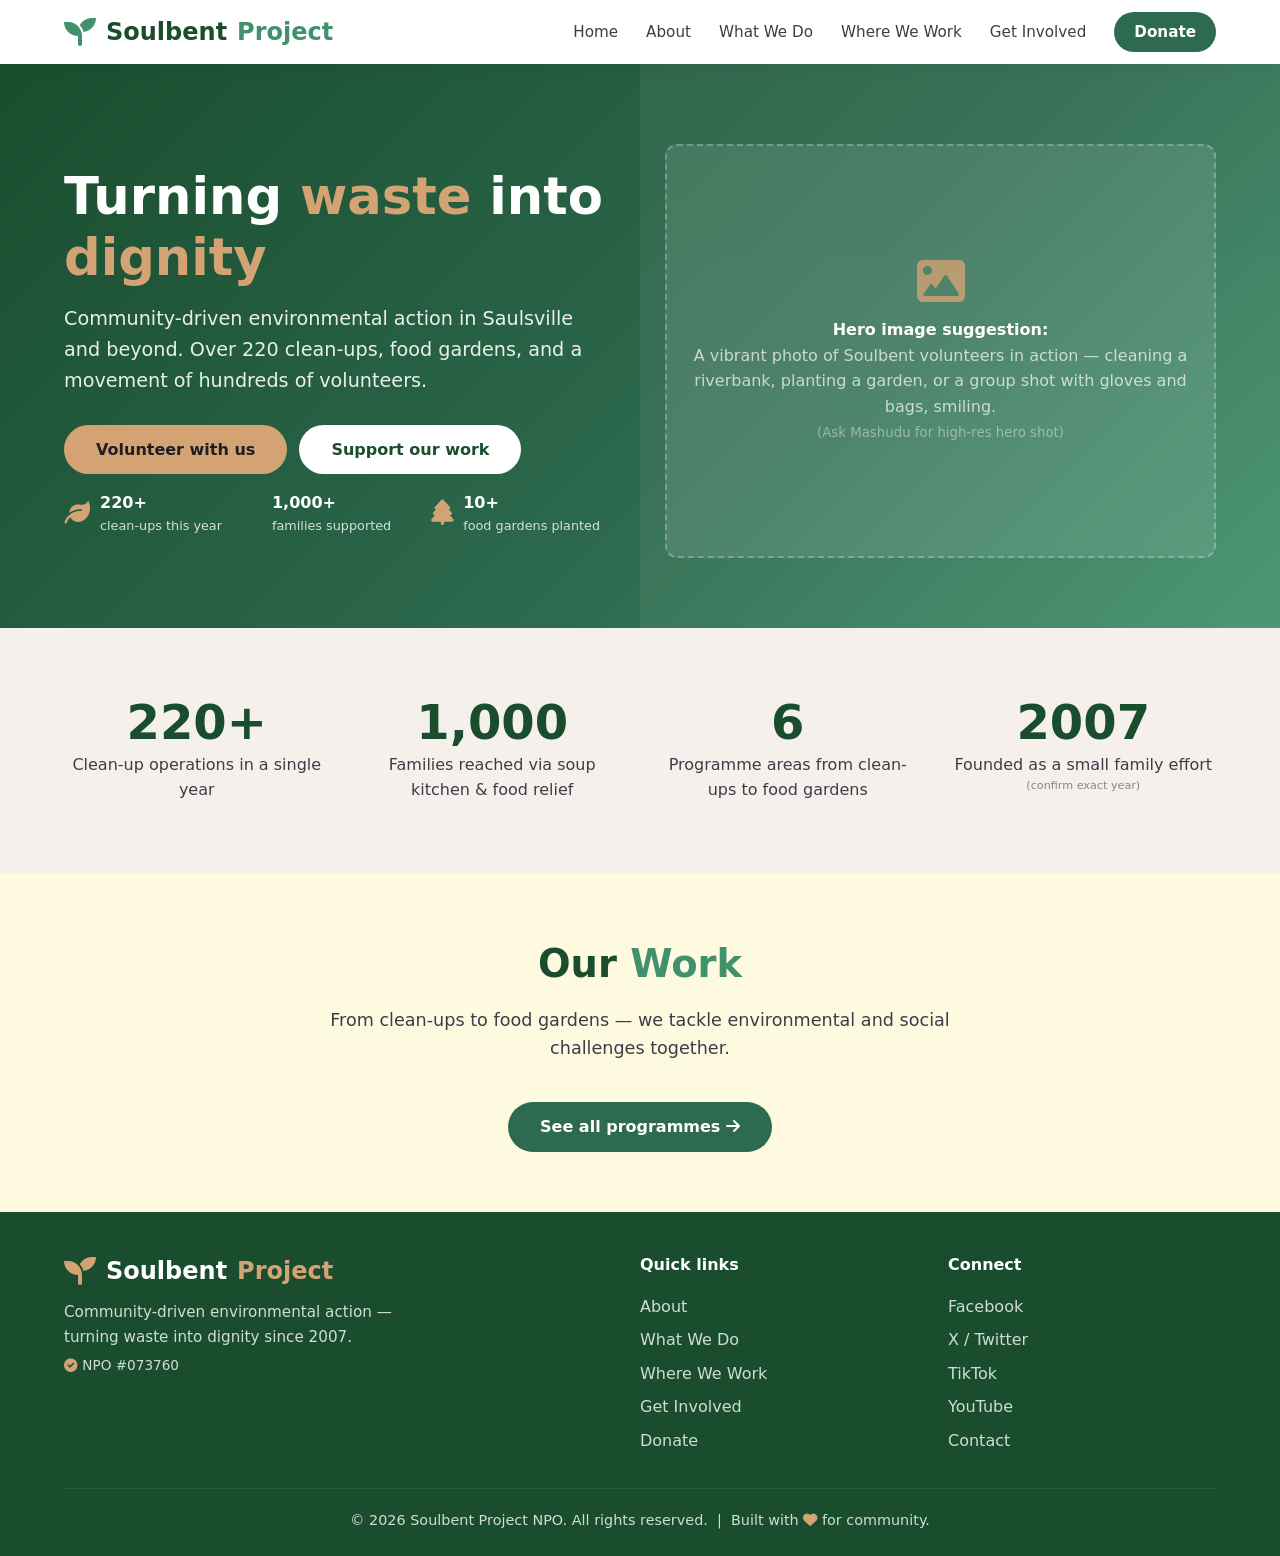
==== commit 47d37805: "created files" ====
--- a/index.html
+++ b/index.html
@@ -1,802 +1,147 @@
-<!doctype html>
+<!DOCTYPE html>
 <html lang="en">
-  <head>
+<head>
     <meta charset="UTF-8" />
     <meta name="viewport" content="width=device-width, initial-scale=1.0" />
-    <title>Soulbent Project — Community Environmental NPO</title>
+    <title>Soulbent Project — Home</title>
+    <link rel="stylesheet" href="style.css" />
+    <link rel="stylesheet" href="https://cdnjs.cloudflare.com/ajax/libs/font-awesome/6.0.0-beta3/css/all.min.css" />
+</head>
+<body>
 
-    <!-- Font Awesome for icons -->
-    <link rel="stylesheet" href="index.css" />
-    <link
-      rel="stylesheet"
-      href="https://cdnjs.cloudflare.com/ajax/libs/font-awesome/6.0.0-beta3/css/all.min.css"
-    />
-  </head>
-  <body>
     <!-- ===== HEADER ===== -->
     <header>
-      <div class="container header-inner">
-        <div class="logo">
-          <i class="fas fa-seedling"></i>
-          Soulbent<span>Project</span>
+        <div class="container header-inner">
+            <div class="logo">
+                <i class="fas fa-seedling"></i>
+                Soulbent<span>Project</span>
+            </div>
+            <button class="hamburger" id="hamburger" aria-label="Toggle navigation">
+                <i class="fas fa-bars"></i>
+            </button>
+            <nav id="nav">
+                <a href="index.html" class="active">Home</a>
+                <a href="about.html">About</a>
+                <a href="programs.html">What We Do</a>
+                <a href="where.html">Where We Work</a>
+                <a href="get-involved.html">Get Involved</a>
+                <a href="donate.html" class="nav-cta">Donate</a>
+            </nav>
         </div>
-        <button class="hamburger" id="hamburger" aria-label="Toggle navigation">
-          <i class="fas fa-bars"></i>
-        </button>
-        <nav id="nav">
-          <a href="#about">About</a>
-          <a href="#programs">What We Do</a>
-          <a href="#where">Where We Work</a>
-          <a href="#involved">Get Involved</a>
-          <a href="#donate" class="nav-cta">Donate</a>
-        </nav>
-      </div>
     </header>
 
     <!-- ===== HERO ===== -->
     <section class="hero" id="home">
-      <div class="container">
-        <div class="hero-content">
-          <h1>Turning <span>waste</span> into <span>dignity</span></h1>
-          <p>
-            Community-driven environmental action in Saulsville and beyond. Over
-            220 clean-ups, food gardens, and a movement of hundreds of
-            volunteers.
-          </p>
-          <div style="display: flex; flex-wrap: wrap; gap: 12px">
-            <a href="#involved" class="btn btn-gold">Volunteer with us</a>
-            <a href="#donate" class="btn btn-white">Support our work</a>
-          </div>
-          <div class="hero-badges">
-            <div class="badge">
-              <i class="fas fa-leaf"></i>
-              <div>220+ <small>clean-ups this year</small></div>
+        <div class="container">
+            <div class="hero-content">
+                <h1>Turning <span>waste</span> into <span>dignity</span></h1>
+                <p>
+                    Community-driven environmental action in Saulsville and beyond.
+                    Over 220 clean-ups, food gardens, and a movement of hundreds of volunteers.
+                </p>
+                <div style="display:flex; flex-wrap:wrap; gap:12px;">
+                    <a href="get-involved.html" class="btn btn-gold">Volunteer with us</a>
+                    <a href="donate.html" class="btn btn-white">Support our work</a>
+                </div>
+                <div class="hero-badges">
+                    <div class="badge">
+                        <i class="fas fa-leaf"></i>
+                        <div>220+ <small>clean-ups this year</small></div>
+                    </div>
+                    <div class="badge">
+                        <i class="fas fa-people-group"></i>
+                        <div>1,000+ <small>families supported</small></div>
+                    </div>
+                    <div class="badge">
+                        <i class="fas fa-tree"></i>
+                        <div>10+ <small>food gardens planted</small></div>
+                    </div>
+                </div>
             </div>
-            <div class="badge">
-              <i class="fas fa-people-group"></i>
-              <div>1,000+ <small>families supported</small></div>
+            <div class="hero-image">
+                <i class="fas fa-image"></i>
+                <div>
+                    <strong>Hero image suggestion:</strong><br />
+                    A vibrant photo of Soulbent volunteers in action — cleaning a riverbank, planting a garden, or a group shot with gloves and bags, smiling.
+                    <br /><small style="opacity:0.6;">(Ask Mashudu for high-res hero shot)</small>
+                </div>
             </div>
-            <div class="badge">
-              <i class="fas fa-tree"></i>
-              <div>10+ <small>food gardens planted</small></div>
-            </div>
-          </div>
         </div>
-        <div class="hero-image">
-          <i class="fas fa-image"></i>
-          <div>
-            <strong>Hero image suggestion:</strong><br />
-            A vibrant photo of Soulbent volunteers in action — cleaning a
-            riverbank, planting a garden, or a group shot with gloves and bags,
-            smiling. Warm, golden-hour light. <br />
-            <small style="opacity: 0.6"
-              >(Ask Mashudu for high-res hero shot)</small
-            >
-          </div>
-        </div>
-      </div>
     </section>
 
     <!-- ===== STATS ===== -->
     <section class="stats">
-      <div class="container">
-        <div class="stats-grid">
-          <div class="stat-item">
-            <div class="number">220+</div>
-            <div class="label">Clean-up operations in a single year</div>
-          </div>
-          <div class="stat-item">
-            <div class="number">1,000</div>
-            <div class="label">
-              Families reached via soup kitchen &amp; food relief
+        <div class="container">
+            <div class="stats-grid">
+                <div class="stat-item">
+                    <div class="number">220+</div>
+                    <div class="label">Clean-up operations in a single year</div>
+                </div>
+                <div class="stat-item">
+                    <div class="number">1,000</div>
+                    <div class="label">Families reached via soup kitchen &amp; food relief</div>
+                </div>
+                <div class="stat-item">
+                    <div class="number">6</div>
+                    <div class="label">Programme areas from clean-ups to food gardens</div>
+                </div>
+                <div class="stat-item">
+                    <div class="number">2007</div>
+                    <div class="label">Founded as a small family effort <span style="font-size:0.7rem; display:block; opacity:0.6;">(confirm exact year)</span></div>
+                </div>
             </div>
-          </div>
-          <div class="stat-item">
-            <div class="number">6</div>
-            <div class="label">
-              Programme areas from clean-ups to food gardens
-            </div>
-          </div>
-          <div class="stat-item">
-            <div class="number">2007</div>
-            <div class="label">
-              Founded as a small family effort
-              <span style="font-size: 0.7rem; display: block; opacity: 0.6"
-                >(confirm exact year)</span
-              >
-            </div>
-          </div>
         </div>
-      </div>
     </section>
 
-    <!-- ===== ABOUT ===== -->
-    <section id="about">
-      <div class="container">
-        <div class="about-grid">
-          <div class="about-text">
-            <h2 class="section-title">About <span>Soulbent</span></h2>
-            <p style="margin-bottom: 12px">
-              <strong>Soulbent Project</strong> is a registered community-driven
-              environmental NPO based in Saulsville, Atteridgeville, Pretoria.
-              Founded by siblings <strong>Mashudu Makhado</strong>,
-              <strong>Millicent Makhado</strong>, and the late
-              <strong>Tshifhiwa Makhado</strong>, it began as a small family
-              effort and has grown into a movement of hundreds of residents.
-            </p>
-            <blockquote>
-              “As residents, we realised that waiting for change was not enough,
-              we had to become the change.”
-              <cite>— Mashudu Makhado, CEO &amp; Co-founder</cite>
-            </blockquote>
-            <p>
-              Soulbent tackles illegal dumping, river pollution, and food
-              insecurity through hands-on clean-ups, recycling, and food gardens
-              that turn reclaimed dumpsites into sources of fresh produce for
-              the community.
-            </p>
-            <span class="npo-badge"
-              ><i class="fas fa-check-circle"></i> NPO #073760</span
-            >
-            <div style="margin-top: 16px">
-              <a href="#involved" class="btn btn-primary">Join the movement</a>
-            </div>
-          </div>
-          <div class="about-image">
-            <i class="fas fa-users"></i>
-            <div>
-              <strong>Image suggestion:</strong><br />
-              A photo of Mashudu, Millicent, and volunteers at a clean-up site —
-              or a portrait of the founding siblings together. Warm,
-              community-focused.
-              <br /><small>(Use with permission from Mashudu)</small>
-            </div>
-          </div>
+    <!-- ===== QUICK PREVIEW OF PROGRAMS ===== -->
+    <section style="background:var(--cream); padding:60px 0;">
+        <div class="container text-center">
+            <h2 class="section-title">Our <span>Work</span></h2>
+            <p class="section-sub mx-auto">From clean-ups to food gardens — we tackle environmental and social challenges together.</p>
+            <a href="programs.html" class="btn btn-primary">See all programmes <i class="fas fa-arrow-right"></i></a>
         </div>
-      </div>
-    </section>
-
-    <!-- ===== WHAT WE DO ===== -->
-    <section id="programs" class="programs">
-      <div class="container">
-        <div class="text-center">
-          <h2 class="section-title">What <span>We Do</span></h2>
-          <p class="section-sub mx-auto">
-            Six core programmes that turn environmental action into community
-            transformation.
-          </p>
-        </div>
-        <div class="programs-grid">
-          <!-- 1 -->
-          <div class="program-card">
-            <div class="icon"><i class="fas fa-trash-alt"></i></div>
-            <h3>Illegal Dumping Clean-ups</h3>
-            <p>
-              Regular clean-ups across Saulsville, Atteridgeville, Soweto, and
-              beyond.
-            </p>
-            <div class="img-placeholder">
-              <i class="fas fa-image"></i> Volunteers removing waste from a
-              dumpsite
-            </div>
-          </div>
-          <!-- 2 -->
-          <div class="program-card">
-            <div class="icon"><i class="fas fa-water"></i></div>
-            <h3>River &amp; Wetland Clean-ups</h3>
-            <p>
-              Monangwe river and other waterways restored with 80+ volunteers
-              per event.
-            </p>
-            <div class="img-placeholder">
-              <i class="fas fa-image"></i> Team in waders clearing river
-              pollution
-            </div>
-          </div>
-          <!-- 3 -->
-          <div class="program-card">
-            <div class="icon"><i class="fas fa-tree"></i></div>
-            <h3>Cemetery Restoration</h3>
-            <p>
-              Saulsville Cemetery and other resting places cleaned and restored
-              with dignity.
-            </p>
-            <div class="img-placeholder">
-              <i class="fas fa-image"></i> Volunteers tidying a cemetery section
-            </div>
-          </div>
-          <!-- 4 -->
-          <div class="program-card">
-            <div class="icon"><i class="fas fa-carrot"></i></div>
-            <h3>Food Gardens</h3>
-            <p>
-              Spinach, carrots, onions, tomatoes — grown on reclaimed land for
-              food security.
-            </p>
-            <div class="img-placeholder">
-              <i class="fas fa-image"></i> Lush vegetable beds with volunteers
-              harvesting
-            </div>
-          </div>
-          <!-- 5 -->
-          <div class="program-card">
-            <div class="icon"><i class="fas fa-utensils"></i></div>
-            <h3>Soup Kitchen &amp; Food Relief</h3>
-            <p>
-              Meals for school children, food vouchers, and parcels for ~1,000
-              families.
-            </p>
-            <div class="img-placeholder">
-              <i class="fas fa-image"></i> Community members receiving meals
-            </div>
-          </div>
-          <!-- 6 -->
-          <div class="program-card">
-            <div class="icon"><i class="fas fa-recycle"></i></div>
-            <h3>Recycling &amp; Awareness</h3>
-            <p>
-              PET bottle collection, anti-littering campaigns, and anti-bullying
-              education.
-            </p>
-            <div class="img-placeholder">
-              <i class="fas fa-image"></i> Bales of recycled PET bottles
-            </div>
-          </div>
-        </div>
-      </div>
-    </section>
-
-    <!-- ===== WHERE WE WORK ===== -->
-    <section id="where">
-      <div class="container">
-        <div class="text-center">
-          <h2 class="section-title">Where <span>We Work</span></h2>
-          <p class="section-sub mx-auto">
-            Operating across Gauteng, from our home base in Saulsville to
-            growing partnerships in Soweto and beyond.
-          </p>
-        </div>
-        <div class="where-grid">
-          <div class="where-item">
-            <i class="fas fa-location-dot"></i> Saulsville
-          </div>
-          <div class="where-item">
-            <i class="fas fa-location-dot"></i> Atteridgeville
-          </div>
-          <div class="where-item">
-            <i class="fas fa-location-dot"></i> Mamelodi
-          </div>
-          <div class="where-item">
-            <i class="fas fa-location-dot"></i> Soweto
-          </div>
-          <div class="where-item">
-            <i class="fas fa-location-dot"></i> Honeydew
-          </div>
-          <div class="where-item">
-            <i class="fas fa-location-dot"></i> Ratanda
-          </div>
-          <div class="where-item">
-            <i class="fas fa-location-dot"></i> Sebokeng
-          </div>
-          <div class="where-item">
-            <i class="fas fa-location-dot"></i> Pretoria (various)
-          </div>
-        </div>
-        <div
-          style="
-            margin-top: 32px;
-            background: var(--stone);
-            padding: 20px 24px;
-            border-radius: var(--radius);
-            text-align: center;
-          "
-        >
-          <p style="font-weight: 500; color: var(--green-dark)">
-            <i class="fas fa-map-pin" style="color: var(--gold)"></i>
-            Physical address:
-            <strong>37 Mohlatswa Street, Saulsville, Pretoria</strong>
-            <span
-              style="
-                display: block;
-                font-weight: 400;
-                font-size: 0.85rem;
-                color: var(--text-mid);
-                margin-top: 4px;
-              "
-            >
-              (confirm exact current address with Mashudu)
-            </span>
-          </p>
-        </div>
-      </div>
-    </section>
-
-    <!-- ===== GET INVOLVED ===== -->
-    <section id="involved" class="involved">
-      <div class="container">
-        <div class="text-center">
-          <h2 class="section-title">Get <span>Involved</span></h2>
-          <p class="section-sub mx-auto">
-            Join the movement. Whether you volunteer, donate equipment, or
-            partner with us — every hand makes a difference.
-          </p>
-        </div>
-        <div class="involved-grid">
-          <div>
-            <h3
-              style="
-                font-size: 1.3rem;
-                color: var(--green-dark);
-                margin-bottom: 12px;
-              "
-            >
-              <i
-                class="fas fa-hand-holding-heart"
-                style="color: var(--gold)"
-              ></i>
-              Ways to help
-            </h3>
-            <ul class="involved-list">
-              <li>
-                <i class="fas fa-users"></i> Join weekly clean-ups (Mon–Fri,
-                multiple sites)
-              </li>
-              <li>
-                <i class="fas fa-tree"></i> Plant trees and help with food
-                gardens
-              </li>
-              <li>
-                <i class="fas fa-truck"></i> Donate equipment: bags, gloves,
-                spades, wheelbarrows
-              </li>
-              <li>
-                <i class="fas fa-bottle-water"></i> Supply mineral water for
-                volunteers
-              </li>
-              <li>
-                <i class="fas fa-first-aid"></i> Contribute to a medical aid kit
-              </li>
-              <li>
-                <i class="fas fa-car"></i> Sponsor transport or a branded
-                awareness vehicle
-              </li>
-              <li>
-                <i class="fas fa-handshake"></i> Partner as a corporate or
-                foundation supporter
-              </li>
-            </ul>
-            <div
-              style="
-                margin-top: 20px;
-                background: var(--gold-light);
-                padding: 16px 20px;
-                border-radius: var(--radius);
-              "
-            >
-              <p style="font-weight: 600; color: var(--green-dark)">
-                <i class="fas fa-phone" style="color: var(--gold)"></i>
-                Call us: <strong>078 914 1806</strong>
-                <span
-                  style="
-                    display: block;
-                    font-weight: 400;
-                    font-size: 0.9rem;
-                    color: var(--text-mid);
-                  "
-                >
-                  (confirm current number with Mashudu)
-                </span>
-              </p>
-            </div>
-          </div>
-          <div class="volunteer-form">
-            <h3 style="color: var(--green-dark); margin-bottom: 12px">
-              <i class="fas fa-pen-to-square"></i> Volunteer sign-up
-            </h3>
-            <form id="volunteerForm">
-              <input type="text" placeholder="Your full name" required />
-              <input type="email" placeholder="Email address" required />
-              <input type="tel" placeholder="Phone number" />
-              <textarea
-                placeholder="Tell us how you'd like to help (clean-ups, gardening, skills, etc.)"
-              ></textarea>
-              <button type="submit" class="btn btn-primary" style="width: 100%">
-                <i class="fas fa-paper-plane"></i> Send interest
-              </button>
-            </form>
-            <p
-              style="
-                font-size: 0.85rem;
-                color: var(--text-mid);
-                margin-top: 12px;
-              "
-            >
-              We'll reach out with upcoming volunteer opportunities.
-            </p>
-          </div>
-        </div>
-      </div>
-    </section>
-
-    <!-- ===== DONATE ===== -->
-    <section id="donate" class="donate">
-      <div class="container">
-        <div class="text-center">
-          <h2 class="section-title">
-            Support <span style="color: var(--gold)">Our Work</span>
-          </h2>
-          <p
-            class="section-sub mx-auto"
-            style="color: rgba(255, 255, 255, 0.8)"
-          >
-            Every donation helps us clean, feed, and restore dignity in our
-            communities.
-          </p>
-        </div>
-        <div class="donate-grid">
-          <div class="donate-card">
-            <h3>
-              <i class="fas fa-heart" style="color: var(--gold)"></i> Make a
-              donation
-            </h3>
-            <p style="margin-bottom: 16px">
-              Your contribution goes directly to clean-up operations, food
-              gardens, soup kitchen meals, and essential equipment.
-            </p>
-            <ul>
-              <li><i class="fas fa-check-circle"></i> EFT / bank transfer</li>
-              <li>
-                <i class="fas fa-check-circle"></i> SnapScan / mobile payment
-              </li>
-              <li>
-                <i class="fas fa-check-circle"></i> Monthly giving options
-              </li>
-            </ul>
-            <p
-              style="
-                margin-top: 16px;
-                font-size: 0.9rem;
-                background: rgba(255, 255, 255, 0.06);
-                padding: 12px;
-                border-radius: 8px;
-              "
-            >
-              <strong>Banking details:</strong> Confirm with Mashudu before
-              publishing.
-            </p>
-            <a href="#" class="btn btn-gold" style="display: inline-block">
-              <i class="fas fa-arrow-right"></i> Donate now
-            </a>
-            <p style="font-size: 0.8rem; opacity: 0.6; margin-top: 10px">
-              Soulbent Project NPO #073760 • Section 18A tax certificates
-              available
-            </p>
-          </div>
-          <div class="donate-card">
-            <h3>
-              <i class="fas fa-clipboard-list" style="color: var(--gold)"></i>
-              Current needs
-            </h3>
-            <p>We urgently need these items for our ongoing work:</p>
-            <div class="wishlist-grid">
-              <span><i class="fas fa-bag-shopping"></i> Plastic bags</span>
-              <span><i class="fas fa-hand"></i> Gloves</span>
-              <span><i class="fas fa-broom"></i> Cleaning tools</span>
-              <span><i class="fas fa-wheelbarrow"></i> Wheelbarrows</span>
-              <span><i class="fas fa-shovel"></i> Shovels &amp; spades</span>
-              <span><i class="fas fa-hat-cowboy"></i> Sun hats</span>
-              <span><i class="fas fa-bottle-water"></i> Mineral water</span>
-              <span><i class="fas fa-kit-medical"></i> Medical aid kit</span>
-              <span
-                ><i class="fas fa-truck-fast"></i> Transport / branded
-                vehicle</span
-              >
-              <span><i class="fas fa-utensils"></i> Food for soup kitchen</span>
-            </div>
-            <p style="margin-top: 16px; font-size: 0.9rem">
-              <i class="fas fa-envelope" style="color: var(--gold)"></i>
-              To donate items, contact us directly.
-            </p>
-          </div>
-        </div>
-      </div>
-    </section>
-
-    <!-- ===== NEWS & MEDIA ===== -->
-    <section id="news">
-      <div class="container">
-        <div class="text-center">
-          <h2 class="section-title">In the <span>News</span></h2>
-          <p class="section-sub mx-auto">
-            Soulbent has been featured in national and local media for its
-            transformative community work.
-          </p>
-        </div>
-        <div class="news-grid">
-          <div class="news-card">
-            <div class="source">Daily Maverick</div>
-            <h4>
-              “A Pretoria community finds a way to clean up the environment and
-              feed people”
-            </h4>
-            <p>
-              Jul 2022 — Feature on the integrated clean-up and food garden
-              model.
-            </p>
-            <span class="date"><i class="far fa-calendar"></i> July 2022</span>
-          </div>
-          <div class="news-card">
-            <div class="source">Good Things Guy</div>
-            <h4>
-              “Cleanup Heroes Work to Restore Dignity to Pretoria's Resting
-              Places”
-            </h4>
-            <p>
-              Mar 2026 — Saulsville Cemetery restoration and community impact.
-            </p>
-            <span class="date"><i class="far fa-calendar"></i> March 2026</span>
-          </div>
-          <div class="news-card">
-            <div class="source">GroundUp / allAfrica</div>
-            <h4>
-              “Soweto volunteers clean streets as illegal dumping overwhelms
-              Gauteng”
-            </h4>
-            <p>Mar 2026 — Expansion into Soweto with daily clean-ups.</p>
-            <span class="date"><i class="far fa-calendar"></i> March 2026</span>
-          </div>
-          <div class="news-card">
-            <div class="source">Rekord / Citizen</div>
-            <h4>“Local NPO use clean-ups to fight bullying”</h4>
-            <p>
-              Nov 2024 — Connecting environmental work with anti-bullying
-              awareness.
-            </p>
-            <span class="date"
-              ><i class="far fa-calendar"></i> November 2024</span
-            >
-          </div>
-          <div class="news-card">
-            <div class="source">IOL Pretoria News</div>
-            <h4>
-              “Volunteers restore soul of city river, hope to raise awareness”
-            </h4>
-            <p>Mar 2024 — Monangwe river clean-up with 80+ volunteers.</p>
-            <span class="date"><i class="far fa-calendar"></i> March 2024</span>
-          </div>
-          <div class="news-card">
-            <div class="source">Good Things Guy</div>
-            <h4>
-              “Man Creates Business that Specialises in Cleaning Illegal Dumping
-              Sites”
-            </h4>
-            <p>Mar 2022 — Early feature on Mashudu Makhado's vision.</p>
-            <span class="date"><i class="far fa-calendar"></i> March 2022</span>
-          </div>
-        </div>
-        <div style="text-align: center; margin-top: 30px">
-          <a
-            href="#"
-            class="btn btn-secondary"
-            style="border-color: var(--gold); color: var(--gold)"
-          >
-            <i class="fas fa-newspaper"></i> See all media coverage
-          </a>
-        </div>
-      </div>
-    </section>
-
-    <!-- ===== CONTACT ===== -->
-    <section id="contact" class="contact">
-      <div class="container">
-        <div class="text-center">
-          <h2 class="section-title">Get in <span>Touch</span></h2>
-          <p class="section-sub mx-auto">
-            Have questions, want to partner, or need more information? Reach out
-            to us.
-          </p>
-        </div>
-        <div class="contact-grid">
-          <div>
-            <h3 style="color: var(--green-dark); margin-bottom: 16px">
-              <i class="fas fa-address-card"></i> Contact details
-            </h3>
-            <div class="contact-details">
-              <p>
-                <i class="fas fa-map-pin"></i> 37 Mohlatswa Street, Saulsville,
-                Pretoria
-              </p>
-              <p>
-                <i class="fas fa-phone"></i> 078 914 1806
-                <span style="font-size: 0.8rem; opacity: 0.6"
-                  >(confirm current)</span
-                >
-              </p>
-              <p>
-                <i class="fas fa-envelope"></i> info@soulbent.org.za
-                <span style="font-size: 0.8rem; opacity: 0.6"
-                  >(confirm with Mashudu)</span
-                >
-              </p>
-              <p>
-                <i class="fas fa-globe"></i> www.Soulbent.org.za
-                <span style="font-size: 0.8rem; opacity: 0.6"
-                  >(verify domain ownership)</span
-                >
-              </p>
-            </div>
-            <div class="social-links">
-              <a
-                href="https://facebook.com/Soulbentprojectrecycling/"
-                target="_blank"
-                aria-label="Facebook"
-                ><i class="fab fa-facebook-f"></i
-              ></a>
-              <a
-                href="https://twitter.com/SoulbentProject"
-                target="_blank"
-                aria-label="X / Twitter"
-                ><i class="fab fa-twitter"></i
-              ></a>
-              <a
-                href="https://tiktok.com/@soulbent_project"
-                target="_blank"
-                aria-label="TikTok"
-                ><i class="fab fa-tiktok"></i
-              ></a>
-              <a href="#" target="_blank" aria-label="YouTube"
-                ><i class="fab fa-youtube"></i
-              ></a>
-            </div>
-            <div
-              style="
-                margin-top: 24px;
-                background: var(--green-pale);
-                padding: 16px 20px;
-                border-radius: var(--radius);
-              "
-            >
-              <p style="font-size: 0.9rem; color: var(--green-dark)">
-                <i class="fas fa-info-circle" style="color: var(--gold)"></i>
-                <strong>NPO #073760</strong> — Registered non-profit
-                organisation. All donations are tax-deductible (Section 18A).
-              </p>
-            </div>
-          </div>
-          <div>
-            <h3 style="color: var(--green-dark); margin-bottom: 16px">
-              <i class="fas fa-paper-plane"></i> Send a message
-            </h3>
-            <form class="contact-form" id="contactForm">
-              <input type="text" placeholder="Your name" required />
-              <input type="email" placeholder="Email address" required />
-              <input type="text" placeholder="Subject" />
-              <textarea placeholder="Your message…"></textarea>
-              <button type="submit" class="btn btn-primary" style="width: 100%">
-                <i class="fas fa-envelope"></i> Send message
-              </button>
-            </form>
-          </div>
-        </div>
-      </div>
     </section>
 
     <!-- ===== FOOTER ===== -->
     <footer>
-      <div class="container">
-        <div class="footer-grid">
-          <div>
-            <div class="logo" style="color: var(--white)">
-              <i class="fas fa-seedling"></i>
-              Soulbent<span style="color: var(--gold)">Project</span>
+        <div class="container">
+            <div class="footer-grid">
+                <div>
+                    <div class="logo" style="color:var(--white);">
+                        <i class="fas fa-seedling"></i>
+                        Soulbent<span style="color:var(--gold);">Project</span>
+                    </div>
+                    <p style="margin-top:10px;">Community-driven environmental action — turning waste into dignity since 2007.</p>
+                    <p style="margin-top:6px; font-size:0.85rem;"><i class="fas fa-check-circle" style="color:var(--gold);"></i> NPO #073760</p>
+                </div>
+                <div>
+                    <h4>Quick links</h4>
+                    <ul>
+                        <li><a href="about.html">About</a></li>
+                        <li><a href="programs.html">What We Do</a></li>
+                        <li><a href="where.html">Where We Work</a></li>
+                        <li><a href="get-involved.html">Get Involved</a></li>
+                        <li><a href="donate.html">Donate</a></li>
+                    </ul>
+                </div>
+                <div>
+                    <h4>Connect</h4>
+                    <ul>
+                        <li><a href="https://facebook.com/Soulbentprojectrecycling/" target="_blank">Facebook</a></li>
+                        <li><a href="https://twitter.com/SoulbentProject" target="_blank">X / Twitter</a></li>
+                        <li><a href="https://tiktok.com/@soulbent_project" target="_blank">TikTok</a></li>
+                        <li><a href="#" target="_blank">YouTube</a></li>
+                        <li><a href="contact.html">Contact</a></li>
+                    </ul>
+                </div>
             </div>
-            <p style="margin-top: 10px">
-              Community-driven environmental action — turning waste into dignity
-              since 2007.
-            </p>
-            <p style="margin-top: 6px; font-size: 0.85rem">
-              <i class="fas fa-check-circle" style="color: var(--gold)"></i> NPO
-              #073760
-            </p>
-          </div>
-          <div>
-            <h4>Quick links</h4>
-            <ul>
-              <li><a href="#about">About</a></li>
-              <li><a href="#programs">What We Do</a></li>
-              <li><a href="#where">Where We Work</a></li>
-              <li><a href="#involved">Get Involved</a></li>
-              <li><a href="#donate">Donate</a></li>
-            </ul>
-          </div>
-          <div>
-            <h4>Connect</h4>
-            <ul>
-              <li>
-                <a
-                  href="https://facebook.com/Soulbentprojectrecycling/"
-                  target="_blank"
-                  >Facebook</a
-                >
-              </li>
-              <li>
-                <a href="https://twitter.com/SoulbentProject" target="_blank"
-                  >X / Twitter</a
-                >
-              </li>
-              <li>
-                <a href="https://tiktok.com/@soulbent_project" target="_blank"
-                  >TikTok</a
-                >
-              </li>
-              <li><a href="#" target="_blank">YouTube</a></li>
-              <li><a href="#contact">Contact</a></li>
-            </ul>
-          </div>
+            <div class="footer-bottom">
+                &copy; 2026 Soulbent Project NPO. All rights reserved. &nbsp;|&nbsp;
+                Built with <i class="fas fa-heart" style="color:var(--gold);"></i> for community.
+            </div>
         </div>
-        <div class="footer-bottom">
-          &copy; 2026 Soulbent Project NPO. All rights reserved. &nbsp;|&nbsp;
-          Built with <i class="fas fa-heart" style="color: var(--gold)"></i> for
-          community.
-        </div>
-      </div>
     </footer>
 
-    <!-- ===== JAVASCRIPT ===== -->
-    <script>
-      // Hamburger toggle
-      const hamburger = document.getElementById("hamburger");
-      const nav = document.getElementById("nav");
-
-      hamburger.addEventListener("click", () => {
-        nav.classList.toggle("open");
-        hamburger.innerHTML = nav.classList.contains("open")
-          ? '<i class="fas fa-times"></i>'
-          : '<i class="fas fa-bars"></i>';
-      });
-
-      // Close nav on link click (mobile)
-      document.querySelectorAll("#nav a").forEach((link) => {
-        link.addEventListener("click", () => {
-          nav.classList.remove("open");
-          hamburger.innerHTML = '<i class="fas fa-bars"></i>';
-        });
-      });
-
-      // Volunteer form submission
-      document
-        .getElementById("volunteerForm")
-        .addEventListener("submit", function (e) {
-          e.preventDefault();
-          alert(
-            "Thank you for your interest in volunteering with Soulbent Project! We will contact you shortly.",
-          );
-          this.reset();
-        });
-
-      // Contact form submission
-      document
-        .getElementById("contactForm")
-        .addEventListener("submit", function (e) {
-          e.preventDefault();
-          alert(
-            "Your message has been sent. We'll get back to you as soon as possible.",
-          );
-          this.reset();
-        });
-
-      // Smooth scroll for anchor links (optional enhancement)
-      document.querySelectorAll('a[href^="#"]').forEach((anchor) => {
-        anchor.addEventListener("click", function (e) {
-          const href = this.getAttribute("href");
-          if (href === "#") return;
-          e.preventDefault();
-          const target = document.querySelector(href);
-          if (target) {
-            target.scrollIntoView({ behavior: "smooth", block: "start" });
-          }
-        });
-      });
-    </script>
-  </body>
-</html>
+    <script src="script.js"></script>
+</body>
+</html>
--- a/style.css
+++ b/style.css
@@ -0,0 +1,794 @@
+/* ===== RESET & BASE ===== */
+*,
+*::before,
+*::after {
+    margin: 0;
+    padding: 0;
+    box-sizing: border-box;
+}
+
+:root {
+    --green-dark: #1a4d2e;
+    --green-mid: #2d6a4f;
+    --green-light: #40916c;
+    --green-pale: #d8f3dc;
+    --gold: #d4a373;
+    --gold-light: #f8edd9;
+    --cream: #fefae0;
+    --stone: #f5f0eb;
+    --text-dark: #1e1e24;
+    --text-mid: #3d3d4a;
+    --white: #ffffff;
+    --shadow: 0 8px 30px rgba(0, 0, 0, 0.10);
+    --radius: 12px;
+    --transition: 0.3s ease;
+    --font: 'Segoe UI', system-ui, -apple-system, sans-serif;
+}
+
+html {
+    scroll-behavior: smooth;
+}
+
+body {
+    font-family: var(--font);
+    color: var(--text-dark);
+    background: var(--white);
+    line-height: 1.6;
+}
+
+a {
+    text-decoration: none;
+    color: inherit;
+}
+img {
+    max-width: 100%;
+    display: block;
+}
+.container {
+    max-width: 1200px;
+    margin: 0 auto;
+    padding: 0 24px;
+}
+
+/* ===== BUTTONS ===== */
+.btn {
+    display: inline-block;
+    padding: 12px 32px;
+    border-radius: 50px;
+    font-weight: 600;
+    font-size: 1rem;
+    border: none;
+    cursor: pointer;
+    transition: var(--transition);
+    text-align: center;
+}
+.btn-primary {
+    background: var(--green-mid);
+    color: var(--white);
+}
+.btn-primary:hover {
+    background: var(--green-dark);
+    transform: translateY(-2px);
+    box-shadow: 0 8px 24px rgba(45, 106, 79, 0.35);
+}
+.btn-secondary {
+    background: transparent;
+    color: var(--green-mid);
+    border: 2px solid var(--green-mid);
+}
+.btn-secondary:hover {
+    background: var(--green-mid);
+    color: var(--white);
+    transform: translateY(-2px);
+}
+.btn-gold {
+    background: var(--gold);
+    color: var(--text-dark);
+}
+.btn-gold:hover {
+    background: #c4956a;
+    transform: translateY(-2px);
+}
+.btn-white {
+    background: var(--white);
+    color: var(--green-dark);
+}
+.btn-white:hover {
+    background: var(--green-pale);
+    transform: translateY(-2px);
+}
+
+/* ===== HEADER / NAV ===== */
+header {
+    background: var(--white);
+    box-shadow: 0 2px 16px rgba(0, 0, 0, 0.06);
+    position: sticky;
+    top: 0;
+    z-index: 1000;
+    padding: 12px 0;
+}
+.header-inner {
+    display: flex;
+    align-items: center;
+    justify-content: space-between;
+    flex-wrap: wrap;
+}
+.logo {
+    display: flex;
+    align-items: center;
+    gap: 10px;
+    font-size: 1.5rem;
+    font-weight: 700;
+    color: var(--green-dark);
+}
+.logo i {
+    font-size: 2rem;
+    color: var(--green-light);
+}
+.logo span {
+    color: var(--green-light);
+}
+
+nav {
+    display: flex;
+    align-items: center;
+    gap: 28px;
+}
+nav a {
+    font-weight: 500;
+    font-size: 0.95rem;
+    color: var(--text-mid);
+    transition: var(--transition);
+    position: relative;
+}
+nav a::after {
+    content: '';
+    position: absolute;
+    bottom: -4px;
+    left: 0;
+    width: 0;
+    height: 2px;
+    background: var(--green-mid);
+    transition: var(--transition);
+}
+nav a:hover {
+    color: var(--green-dark);
+}
+nav a:hover::after {
+    width: 100%;
+}
+.nav-cta {
+    background: var(--green-mid);
+    color: var(--white) !important;
+    padding: 8px 20px;
+    border-radius: 50px;
+    font-weight: 600;
+}
+.nav-cta::after {
+    display: none !important;
+}
+.nav-cta:hover {
+    background: var(--green-dark) !important;
+    color: var(--white) !important;
+}
+
+.hamburger {
+    display: none;
+    font-size: 1.6rem;
+    cursor: pointer;
+    color: var(--green-dark);
+    background: none;
+    border: none;
+}
+
+/* ===== HERO (used on index) ===== */
+.hero {
+    background: linear-gradient(135deg, var(--green-dark) 0%, var(--green-mid) 60%, var(--green-light) 100%);
+    color: var(--white);
+    padding: 80px 0 70px;
+    position: relative;
+    overflow: hidden;
+}
+.hero::after {
+    content: '';
+    position: absolute;
+    bottom: 0;
+    right: 0;
+    width: 50%;
+    height: 100%;
+    background: url('data:image/svg+xml;utf8,<svg xmlns="http://www.w3.org/2000/svg" viewBox="0 0 800 800" opacity="0.06"><path fill="%23ffffff" d="M0 0h800v800H0z"/><circle cx="600" cy="400" r="300" fill="%23ffffff"/><circle cx="700" cy="200" r="150" fill="%23ffffff"/><circle cx="200" cy="700" r="200" fill="%23ffffff"/></svg>') no-repeat;
+    background-size: cover;
+    pointer-events: none;
+}
+.hero .container {
+    position: relative;
+    z-index: 2;
+    display: grid;
+    grid-template-columns: 1fr 1fr;
+    gap: 50px;
+    align-items: center;
+}
+.hero-content h1 {
+    font-size: 3.2rem;
+    font-weight: 800;
+    line-height: 1.2;
+    margin-bottom: 16px;
+}
+.hero-content h1 span {
+    color: var(--gold);
+}
+.hero-content p {
+    font-size: 1.2rem;
+    opacity: 0.9;
+    max-width: 520px;
+    margin-bottom: 28px;
+}
+.hero-badges {
+    display: flex;
+    flex-wrap: wrap;
+    gap: 20px 40px;
+    margin-top: 16px;
+}
+.hero-badges .badge {
+    display: flex;
+    align-items: center;
+    gap: 10px;
+    font-weight: 600;
+}
+.hero-badges .badge i {
+    font-size: 1.6rem;
+    color: var(--gold);
+}
+.hero-badges .badge small {
+    display: block;
+    font-weight: 400;
+    font-size: 0.8rem;
+    opacity: 0.8;
+}
+.hero-image {
+    background: rgba(255, 255, 255, 0.10);
+    border-radius: var(--radius);
+    aspect-ratio: 4/3;
+    display: flex;
+    align-items: center;
+    justify-content: center;
+    border: 2px dashed rgba(255, 255, 255, 0.25);
+    color: rgba(255, 255, 255, 0.7);
+    font-size: 1rem;
+    text-align: center;
+    padding: 20px;
+    backdrop-filter: blur(4px);
+    flex-direction: column;
+    gap: 12px;
+}
+.hero-image i {
+    font-size: 3rem;
+    color: var(--gold);
+    opacity: 0.8;
+}
+.hero-image strong {
+    color: var(--white);
+}
+
+/* ===== SECTION COMMON ===== */
+section {
+    padding: 70px 0;
+}
+.section-title {
+    font-size: 2.4rem;
+    font-weight: 700;
+    color: var(--green-dark);
+    margin-bottom: 12px;
+}
+.section-sub {
+    font-size: 1.1rem;
+    color: var(--text-mid);
+    max-width: 640px;
+    margin-bottom: 40px;
+}
+.section-title span {
+    color: var(--green-light);
+}
+.text-center {
+    text-align: center;
+}
+.mx-auto {
+    margin-left: auto;
+    margin-right: auto;
+}
+
+/* ===== STATS ===== */
+.stats {
+    background: var(--stone);
+}
+.stats-grid {
+    display: grid;
+    grid-template-columns: repeat(auto-fit, minmax(180px, 1fr));
+    gap: 30px;
+    text-align: center;
+}
+.stat-item .number {
+    font-size: 3rem;
+    font-weight: 800;
+    color: var(--green-dark);
+    line-height: 1;
+}
+.stat-item .label {
+    color: var(--text-mid);
+    font-weight: 500;
+    margin-top: 6px;
+}
+
+/* ===== ABOUT ===== */
+.about-grid {
+    display: grid;
+    grid-template-columns: 1fr 1fr;
+    gap: 50px;
+    align-items: center;
+}
+.about-text blockquote {
+    font-size: 1.2rem;
+    font-style: italic;
+    color: var(--green-mid);
+    padding: 20px 0 20px 28px;
+    border-left: 5px solid var(--gold);
+    margin: 20px 0;
+    background: var(--gold-light);
+    border-radius: 0 var(--radius) var(--radius) 0;
+}
+.about-text blockquote cite {
+    display: block;
+    font-style: normal;
+    font-weight: 600;
+    margin-top: 8px;
+    color: var(--text-dark);
+}
+.about-image {
+    background: var(--green-pale);
+    border-radius: var(--radius);
+    aspect-ratio: 4/3;
+    display: flex;
+    flex-direction: column;
+    align-items: center;
+    justify-content: center;
+    color: var(--green-mid);
+    border: 2px dashed var(--green-light);
+    padding: 20px;
+    text-align: center;
+    gap: 12px;
+}
+.about-image i {
+    font-size: 3.4rem;
+    color: var(--green-mid);
+}
+.about-image small {
+    font-size: 0.85rem;
+    opacity: 0.7;
+}
+.npo-badge {
+    display: inline-block;
+    background: var(--green-pale);
+    color: var(--green-dark);
+    padding: 4px 16px;
+    border-radius: 50px;
+    font-weight: 600;
+    font-size: 0.85rem;
+    margin-top: 12px;
+}
+
+/* ===== PROGRAMS ===== */
+.programs {
+    background: var(--cream);
+}
+.programs-grid {
+    display: grid;
+    grid-template-columns: repeat(auto-fit, minmax(280px, 1fr));
+    gap: 30px;
+}
+.program-card {
+    background: var(--white);
+    border-radius: var(--radius);
+    padding: 32px 24px;
+    box-shadow: var(--shadow);
+    transition: var(--transition);
+    border-bottom: 4px solid var(--green-light);
+}
+.program-card:hover {
+    transform: translateY(-6px);
+    box-shadow: 0 16px 40px rgba(0, 0, 0, 0.10);
+}
+.program-card .icon {
+    font-size: 2.4rem;
+    color: var(--green-mid);
+    margin-bottom: 12px;
+}
+.program-card h3 {
+    font-size: 1.2rem;
+    color: var(--green-dark);
+    margin-bottom: 8px;
+}
+.program-card p {
+    color: var(--text-mid);
+    font-size: 0.95rem;
+}
+.program-card .img-placeholder {
+    margin-top: 16px;
+    background: var(--green-pale);
+    border-radius: 8px;
+    aspect-ratio: 16/9;
+    display: flex;
+    align-items: center;
+    justify-content: center;
+    font-size: 0.8rem;
+    color: var(--green-mid);
+    border: 1px dashed var(--green-light);
+    gap: 8px;
+}
+.program-card .img-placeholder i {
+    font-size: 1.2rem;
+}
+
+/* ===== WHERE WE WORK ===== */
+.where-grid {
+    display: grid;
+    grid-template-columns: repeat(auto-fit, minmax(160px, 1fr));
+    gap: 20px;
+    margin-top: 30px;
+}
+.where-item {
+    background: var(--stone);
+    padding: 20px 16px;
+    border-radius: var(--radius);
+    text-align: center;
+    font-weight: 600;
+    color: var(--green-dark);
+    border: 1px solid #e0ddd8;
+    transition: var(--transition);
+}
+.where-item:hover {
+    background: var(--green-pale);
+    border-color: var(--green-light);
+}
+.where-item i {
+    display: block;
+    font-size: 1.8rem;
+    color: var(--green-light);
+    margin-bottom: 6px;
+}
+
+/* ===== GET INVOLVED ===== */
+.involved {
+    background: var(--stone);
+}
+.involved-grid {
+    display: grid;
+    grid-template-columns: 1fr 1fr;
+    gap: 50px;
+}
+.involved-list {
+    list-style: none;
+    padding: 0;
+}
+.involved-list li {
+    display: flex;
+    gap: 14px;
+    align-items: flex-start;
+    padding: 10px 0;
+    border-bottom: 1px solid #e0ddd8;
+}
+.involved-list li i {
+    color: var(--green-mid);
+    font-size: 1.2rem;
+    margin-top: 4px;
+    min-width: 24px;
+}
+.volunteer-form {
+    background: var(--white);
+    padding: 32px;
+    border-radius: var(--radius);
+    box-shadow: var(--shadow);
+}
+.volunteer-form input,
+.volunteer-form textarea {
+    width: 100%;
+    padding: 12px 16px;
+    border: 1px solid #d4d0ca;
+    border-radius: 8px;
+    font-family: var(--font);
+    font-size: 1rem;
+    margin-bottom: 16px;
+    transition: var(--transition);
+}
+.volunteer-form input:focus,
+.volunteer-form textarea:focus {
+    outline: none;
+    border-color: var(--green-mid);
+    box-shadow: 0 0 0 3px rgba(45, 106, 79, 0.15);
+}
+.volunteer-form textarea {
+    min-height: 100px;
+    resize: vertical;
+}
+
+/* ===== DONATE ===== */
+.donate {
+    background: var(--green-dark);
+    color: var(--white);
+}
+.donate .section-title {
+    color: var(--white);
+}
+.donate .section-sub {
+    color: rgba(255, 255, 255, 0.8);
+}
+.donate-grid {
+    display: grid;
+    grid-template-columns: 1fr 1fr;
+    gap: 40px;
+    align-items: start;
+}
+.donate-card {
+    background: rgba(255, 255, 255, 0.08);
+    border-radius: var(--radius);
+    padding: 32px;
+    backdrop-filter: blur(4px);
+    border: 1px solid rgba(255, 255, 255, 0.10);
+}
+.donate-card h3 {
+    font-size: 1.3rem;
+    margin-bottom: 12px;
+}
+.donate-card ul {
+    list-style: none;
+    padding: 0;
+}
+.donate-card ul li {
+    padding: 6px 0;
+    display: flex;
+    gap: 12px;
+    align-items: center;
+}
+.donate-card ul li i {
+    color: var(--gold);
+    width: 20px;
+}
+.donate-card .btn {
+    margin-top: 16px;
+}
+.wishlist-grid {
+    display: grid;
+    grid-template-columns: 1fr 1fr;
+    gap: 8px 20px;
+}
+.wishlist-grid span {
+    padding: 4px 0;
+    border-bottom: 1px solid rgba(255, 255, 255, 0.06);
+}
+
+/* ===== NEWS ===== */
+.news-grid {
+    display: grid;
+    grid-template-columns: repeat(auto-fit, minmax(260px, 1fr));
+    gap: 30px;
+}
+.news-card {
+    background: var(--white);
+    border-radius: var(--radius);
+    padding: 24px;
+    box-shadow: var(--shadow);
+    border-left: 4px solid var(--gold);
+    transition: var(--transition);
+}
+.news-card:hover {
+    transform: translateY(-4px);
+}
+.news-card .source {
+    font-weight: 600;
+    color: var(--green-mid);
+    font-size: 0.85rem;
+    text-transform: uppercase;
+    letter-spacing: 0.5px;
+}
+.news-card h4 {
+    margin: 8px 0 6px;
+    font-size: 1rem;
+    color: var(--green-dark);
+}
+.news-card p {
+    font-size: 0.9rem;
+    color: var(--text-mid);
+}
+.news-card .date {
+    font-size: 0.8rem;
+    color: var(--text-mid);
+    opacity: 0.7;
+}
+
+/* ===== CONTACT ===== */
+.contact {
+    background: var(--stone);
+}
+.contact-grid {
+    display: grid;
+    grid-template-columns: 1fr 1fr;
+    gap: 50px;
+}
+.contact-details p {
+    display: flex;
+    align-items: center;
+    gap: 14px;
+    padding: 10px 0;
+    border-bottom: 1px solid #e0ddd8;
+}
+.contact-details p i {
+    width: 24px;
+    color: var(--green-mid);
+    font-size: 1.2rem;
+}
+.social-links {
+    display: flex;
+    gap: 16px;
+    margin-top: 20px;
+    flex-wrap: wrap;
+}
+.social-links a {
+    display: flex;
+    align-items: center;
+    justify-content: center;
+    width: 48px;
+    height: 48px;
+    border-radius: 50%;
+    background: var(--green-mid);
+    color: var(--white);
+    font-size: 1.4rem;
+    transition: var(--transition);
+}
+.social-links a:hover {
+    background: var(--green-dark);
+    transform: translateY(-3px);
+}
+.contact-form input,
+.contact-form textarea {
+    width: 100%;
+    padding: 12px 16px;
+    border: 1px solid #d4d0ca;
+    border-radius: 8px;
+    font-family: var(--font);
+    font-size: 1rem;
+    margin-bottom: 16px;
+    transition: var(--transition);
+    background: var(--white);
+}
+.contact-form input:focus,
+.contact-form textarea:focus {
+    outline: none;
+    border-color: var(--green-mid);
+    box-shadow: 0 0 0 3px rgba(45, 106, 79, 0.15);
+}
+.contact-form textarea {
+    min-height: 120px;
+    resize: vertical;
+}
+
+/* ===== FOOTER ===== */
+footer {
+    background: var(--green-dark);
+    color: rgba(255, 255, 255, 0.8);
+    padding: 40px 0 24px;
+}
+.footer-grid {
+    display: grid;
+    grid-template-columns: 2fr 1fr 1fr;
+    gap: 40px;
+    margin-bottom: 30px;
+}
+.footer-grid .logo {
+    color: var(--white);
+}
+.footer-grid .logo i {
+    color: var(--gold);
+}
+.footer-grid p {
+    font-size: 0.95rem;
+    max-width: 360px;
+}
+.footer-grid h4 {
+    color: var(--white);
+    margin-bottom: 12px;
+}
+.footer-grid ul {
+    list-style: none;
+    padding: 0;
+}
+.footer-grid ul li {
+    padding: 4px 0;
+}
+.footer-grid ul li a:hover {
+    color: var(--gold);
+}
+.footer-bottom {
+    border-top: 1px solid rgba(255, 255, 255, 0.08);
+    padding-top: 20px;
+    text-align: center;
+    font-size: 0.9rem;
+}
+
+/* ===== RESPONSIVE ===== */
+@media (max-width: 992px) {
+    .hero .container {
+        grid-template-columns: 1fr;
+        text-align: center;
+    }
+    .hero-content p {
+        margin-left: auto;
+        margin-right: auto;
+    }
+    .hero-badges {
+        justify-content: center;
+    }
+    .about-grid,
+    .involved-grid,
+    .donate-grid,
+    .contact-grid {
+        grid-template-columns: 1fr;
+    }
+    .footer-grid {
+        grid-template-columns: 1fr 1fr;
+    }
+}
+
+@media (max-width: 768px) {
+    nav {
+        display: none;
+        flex-direction: column;
+        width: 100%;
+        padding: 20px 0 10px;
+        gap: 16px;
+        border-top: 1px solid #e0ddd8;
+        margin-top: 12px;
+    }
+    nav.open {
+        display: flex;
+    }
+    .hamburger {
+        display: block;
+    }
+    .hero-content h1 {
+        font-size: 2.4rem;
+    }
+    .section-title {
+        font-size: 2rem;
+    }
+    .footer-grid {
+        grid-template-columns: 1fr;
+        gap: 24px;
+    }
+    .donate-grid,
+    .wishlist-grid {
+        grid-template-columns: 1fr;
+    }
+    .stats-grid {
+        grid-template-columns: 1fr 1fr;
+    }
+    .programs-grid {
+        grid-template-columns: 1fr;
+    }
+    .hero-image {
+        aspect-ratio: 16/9;
+    }
+}
+
+@media (max-width: 480px) {
+    .stats-grid {
+        grid-template-columns: 1fr;
+    }
+    .hero-content h1 {
+        font-size: 2rem;
+    }
+    .container {
+        padding: 0 16px;
+    }
+    section {
+        padding: 50px 0;
+    }
+}
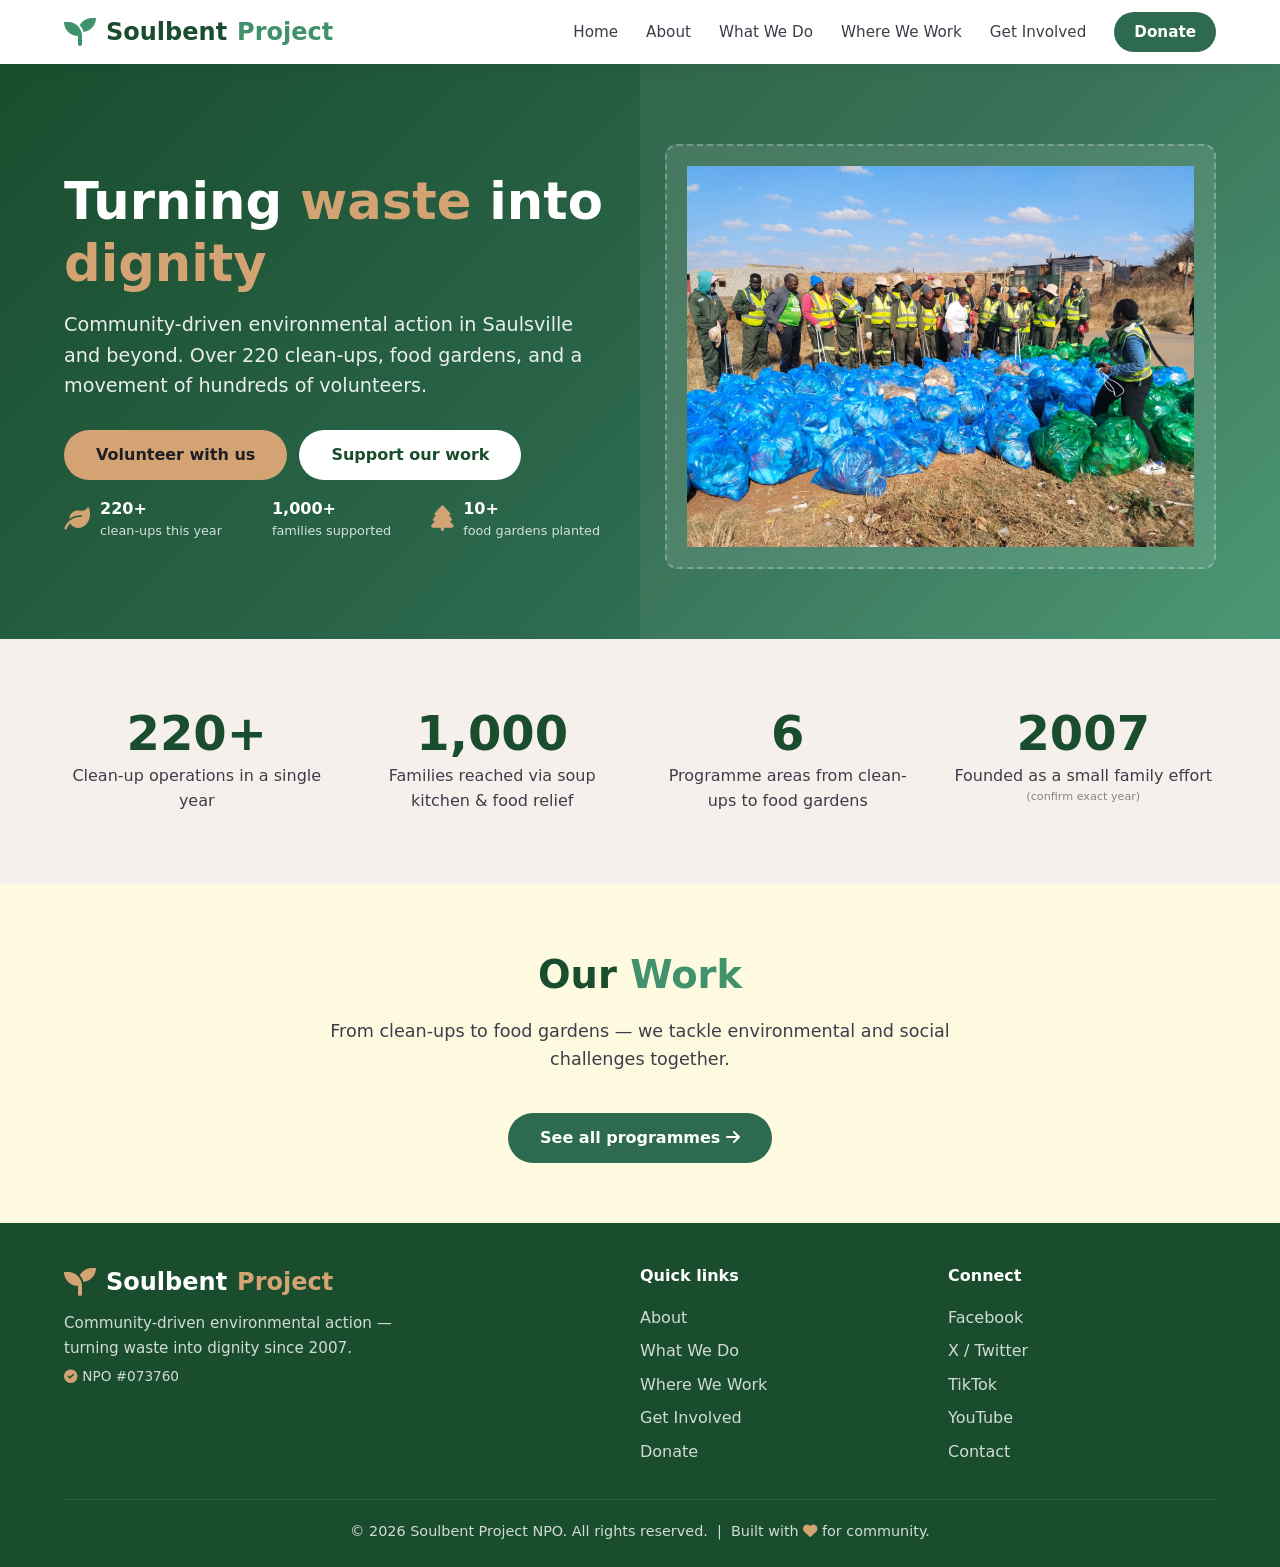
==== commit b48eb0ab: "updated" ====
--- a/index.html
+++ b/index.html
@@ -1,147 +1,185 @@
-<!DOCTYPE html>
+<!doctype html>
 <html lang="en">
-<head>
+  <head>
     <meta charset="UTF-8" />
     <meta name="viewport" content="width=device-width, initial-scale=1.0" />
     <title>Soulbent Project — Home</title>
     <link rel="stylesheet" href="style.css" />
-    <link rel="stylesheet" href="https://cdnjs.cloudflare.com/ajax/libs/font-awesome/6.0.0-beta3/css/all.min.css" />
-</head>
-<body>
-
+    <link
+      rel="stylesheet"
+      href="https://cdnjs.cloudflare.com/ajax/libs/font-awesome/6.0.0-beta3/css/all.min.css"
+    />
+  </head>
+  <body>
     <!-- ===== HEADER ===== -->
     <header>
-        <div class="container header-inner">
-            <div class="logo">
-                <i class="fas fa-seedling"></i>
-                Soulbent<span>Project</span>
-            </div>
-            <button class="hamburger" id="hamburger" aria-label="Toggle navigation">
-                <i class="fas fa-bars"></i>
-            </button>
-            <nav id="nav">
-                <a href="index.html" class="active">Home</a>
-                <a href="about.html">About</a>
-                <a href="programs.html">What We Do</a>
-                <a href="where.html">Where We Work</a>
-                <a href="get-involved.html">Get Involved</a>
-                <a href="donate.html" class="nav-cta">Donate</a>
-            </nav>
+      <div class="container header-inner">
+        <div class="logo">
+          <i class="fas fa-seedling"></i>
+          Soulbent<span>Project</span>
         </div>
+        <button class="hamburger" id="hamburger" aria-label="Toggle navigation">
+          <i class="fas fa-bars"></i>
+        </button>
+        <nav id="nav">
+          <a href="index.html" class="active">Home</a>
+          <a href="about.html">About</a>
+          <a href="programs.html">What We Do</a>
+          <a href="where.html">Where We Work</a>
+          <a href="get-involved.html">Get Involved</a>
+          <a href="donate.html" class="nav-cta">Donate</a>
+        </nav>
+      </div>
     </header>
 
     <!-- ===== HERO ===== -->
     <section class="hero" id="home">
-        <div class="container">
-            <div class="hero-content">
-                <h1>Turning <span>waste</span> into <span>dignity</span></h1>
-                <p>
-                    Community-driven environmental action in Saulsville and beyond.
-                    Over 220 clean-ups, food gardens, and a movement of hundreds of volunteers.
-                </p>
-                <div style="display:flex; flex-wrap:wrap; gap:12px;">
-                    <a href="get-involved.html" class="btn btn-gold">Volunteer with us</a>
-                    <a href="donate.html" class="btn btn-white">Support our work</a>
-                </div>
-                <div class="hero-badges">
-                    <div class="badge">
-                        <i class="fas fa-leaf"></i>
-                        <div>220+ <small>clean-ups this year</small></div>
-                    </div>
-                    <div class="badge">
-                        <i class="fas fa-people-group"></i>
-                        <div>1,000+ <small>families supported</small></div>
-                    </div>
-                    <div class="badge">
-                        <i class="fas fa-tree"></i>
-                        <div>10+ <small>food gardens planted</small></div>
-                    </div>
-                </div>
+      <div class="container">
+        <div class="hero-content">
+          <h1>Turning <span>waste</span> into <span>dignity</span></h1>
+          <p>
+            Community-driven environmental action in Saulsville and beyond. Over
+            220 clean-ups, food gardens, and a movement of hundreds of
+            volunteers.
+          </p>
+          <div style="display: flex; flex-wrap: wrap; gap: 12px">
+            <a href="get-involved.html" class="btn btn-gold"
+              >Volunteer with us</a
+            >
+            <a href="donate.html" class="btn btn-white">Support our work</a>
+          </div>
+          <div class="hero-badges">
+            <div class="badge">
+              <i class="fas fa-leaf"></i>
+              <div>220+ <small>clean-ups this year</small></div>
             </div>
-            <div class="hero-image">
-                <i class="fas fa-image"></i>
-                <div>
-                    <strong>Hero image suggestion:</strong><br />
-                    A vibrant photo of Soulbent volunteers in action — cleaning a riverbank, planting a garden, or a group shot with gloves and bags, smiling.
-                    <br /><small style="opacity:0.6;">(Ask Mashudu for high-res hero shot)</small>
-                </div>
+            <div class="badge">
+              <i class="fas fa-people-group"></i>
+              <div>1,000+ <small>families supported</small></div>
             </div>
+            <div class="badge">
+              <i class="fas fa-tree"></i>
+              <div>10+ <small>food gardens planted</small></div>
+            </div>
+          </div>
         </div>
+        <div class="hero-image">
+          <img
+            src="images/hero-volunteers.jpeg"
+            alt="Soulbent volunteers cleaning up a riverbank"
+          />
+        </div>
+      </div>
     </section>
 
     <!-- ===== STATS ===== -->
     <section class="stats">
-        <div class="container">
-            <div class="stats-grid">
-                <div class="stat-item">
-                    <div class="number">220+</div>
-                    <div class="label">Clean-up operations in a single year</div>
-                </div>
-                <div class="stat-item">
-                    <div class="number">1,000</div>
-                    <div class="label">Families reached via soup kitchen &amp; food relief</div>
-                </div>
-                <div class="stat-item">
-                    <div class="number">6</div>
-                    <div class="label">Programme areas from clean-ups to food gardens</div>
-                </div>
-                <div class="stat-item">
-                    <div class="number">2007</div>
-                    <div class="label">Founded as a small family effort <span style="font-size:0.7rem; display:block; opacity:0.6;">(confirm exact year)</span></div>
-                </div>
+      <div class="container">
+        <div class="stats-grid">
+          <div class="stat-item">
+            <div class="number">220+</div>
+            <div class="label">Clean-up operations in a single year</div>
+          </div>
+          <div class="stat-item">
+            <div class="number">1,000</div>
+            <div class="label">
+              Families reached via soup kitchen &amp; food relief
             </div>
+          </div>
+          <div class="stat-item">
+            <div class="number">6</div>
+            <div class="label">
+              Programme areas from clean-ups to food gardens
+            </div>
+          </div>
+          <div class="stat-item">
+            <div class="number">2007</div>
+            <div class="label">
+              Founded as a small family effort
+              <span style="font-size: 0.7rem; display: block; opacity: 0.6"
+                >(confirm exact year)</span
+              >
+            </div>
+          </div>
         </div>
+      </div>
     </section>
 
     <!-- ===== QUICK PREVIEW OF PROGRAMS ===== -->
-    <section style="background:var(--cream); padding:60px 0;">
-        <div class="container text-center">
-            <h2 class="section-title">Our <span>Work</span></h2>
-            <p class="section-sub mx-auto">From clean-ups to food gardens — we tackle environmental and social challenges together.</p>
-            <a href="programs.html" class="btn btn-primary">See all programmes <i class="fas fa-arrow-right"></i></a>
-        </div>
+    <section style="background: var(--cream); padding: 60px 0">
+      <div class="container text-center">
+        <h2 class="section-title">Our <span>Work</span></h2>
+        <p class="section-sub mx-auto">
+          From clean-ups to food gardens — we tackle environmental and social
+          challenges together.
+        </p>
+        <a href="programs.html" class="btn btn-primary"
+          >See all programmes <i class="fas fa-arrow-right"></i
+        ></a>
+      </div>
     </section>
 
     <!-- ===== FOOTER ===== -->
     <footer>
-        <div class="container">
-            <div class="footer-grid">
-                <div>
-                    <div class="logo" style="color:var(--white);">
-                        <i class="fas fa-seedling"></i>
-                        Soulbent<span style="color:var(--gold);">Project</span>
-                    </div>
-                    <p style="margin-top:10px;">Community-driven environmental action — turning waste into dignity since 2007.</p>
-                    <p style="margin-top:6px; font-size:0.85rem;"><i class="fas fa-check-circle" style="color:var(--gold);"></i> NPO #073760</p>
-                </div>
-                <div>
-                    <h4>Quick links</h4>
-                    <ul>
-                        <li><a href="about.html">About</a></li>
-                        <li><a href="programs.html">What We Do</a></li>
-                        <li><a href="where.html">Where We Work</a></li>
-                        <li><a href="get-involved.html">Get Involved</a></li>
-                        <li><a href="donate.html">Donate</a></li>
-                    </ul>
-                </div>
-                <div>
-                    <h4>Connect</h4>
-                    <ul>
-                        <li><a href="https://facebook.com/Soulbentprojectrecycling/" target="_blank">Facebook</a></li>
-                        <li><a href="https://twitter.com/SoulbentProject" target="_blank">X / Twitter</a></li>
-                        <li><a href="https://tiktok.com/@soulbent_project" target="_blank">TikTok</a></li>
-                        <li><a href="#" target="_blank">YouTube</a></li>
-                        <li><a href="contact.html">Contact</a></li>
-                    </ul>
-                </div>
+      <div class="container">
+        <div class="footer-grid">
+          <div>
+            <div class="logo" style="color: var(--white)">
+              <i class="fas fa-seedling"></i>
+              Soulbent<span style="color: var(--gold)">Project</span>
             </div>
-            <div class="footer-bottom">
-                &copy; 2026 Soulbent Project NPO. All rights reserved. &nbsp;|&nbsp;
-                Built with <i class="fas fa-heart" style="color:var(--gold);"></i> for community.
-            </div>
+            <p style="margin-top: 10px">
+              Community-driven environmental action — turning waste into dignity
+              since 2007.
+            </p>
+            <p style="margin-top: 6px; font-size: 0.85rem">
+              <i class="fas fa-check-circle" style="color: var(--gold)"></i> NPO
+              #073760
+            </p>
+          </div>
+          <div>
+            <h4>Quick links</h4>
+            <ul>
+              <li><a href="about.html">About</a></li>
+              <li><a href="programs.html">What We Do</a></li>
+              <li><a href="where.html">Where We Work</a></li>
+              <li><a href="get-involved.html">Get Involved</a></li>
+              <li><a href="donate.html">Donate</a></li>
+            </ul>
+          </div>
+          <div>
+            <h4>Connect</h4>
+            <ul>
+              <li>
+                <a
+                  href="https://facebook.com/Soulbentprojectrecycling/"
+                  target="_blank"
+                  >Facebook</a
+                >
+              </li>
+              <li>
+                <a href="https://twitter.com/SoulbentProject" target="_blank"
+                  >X / Twitter</a
+                >
+              </li>
+              <li>
+                <a href="https://tiktok.com/@soulbent_project" target="_blank"
+                  >TikTok</a
+                >
+              </li>
+              <li><a href="#" target="_blank">YouTube</a></li>
+              <li><a href="contact.html">Contact</a></li>
+            </ul>
+          </div>
         </div>
+        <div class="footer-bottom">
+          &copy; 2026 Soulbent Project NPO. All rights reserved. &nbsp;|&nbsp;
+          Built with <i class="fas fa-heart" style="color: var(--gold)"></i> for
+          community.
+        </div>
+      </div>
     </footer>
 
     <script src="script.js"></script>
-</body>
-</html>+  </body>
+</html>
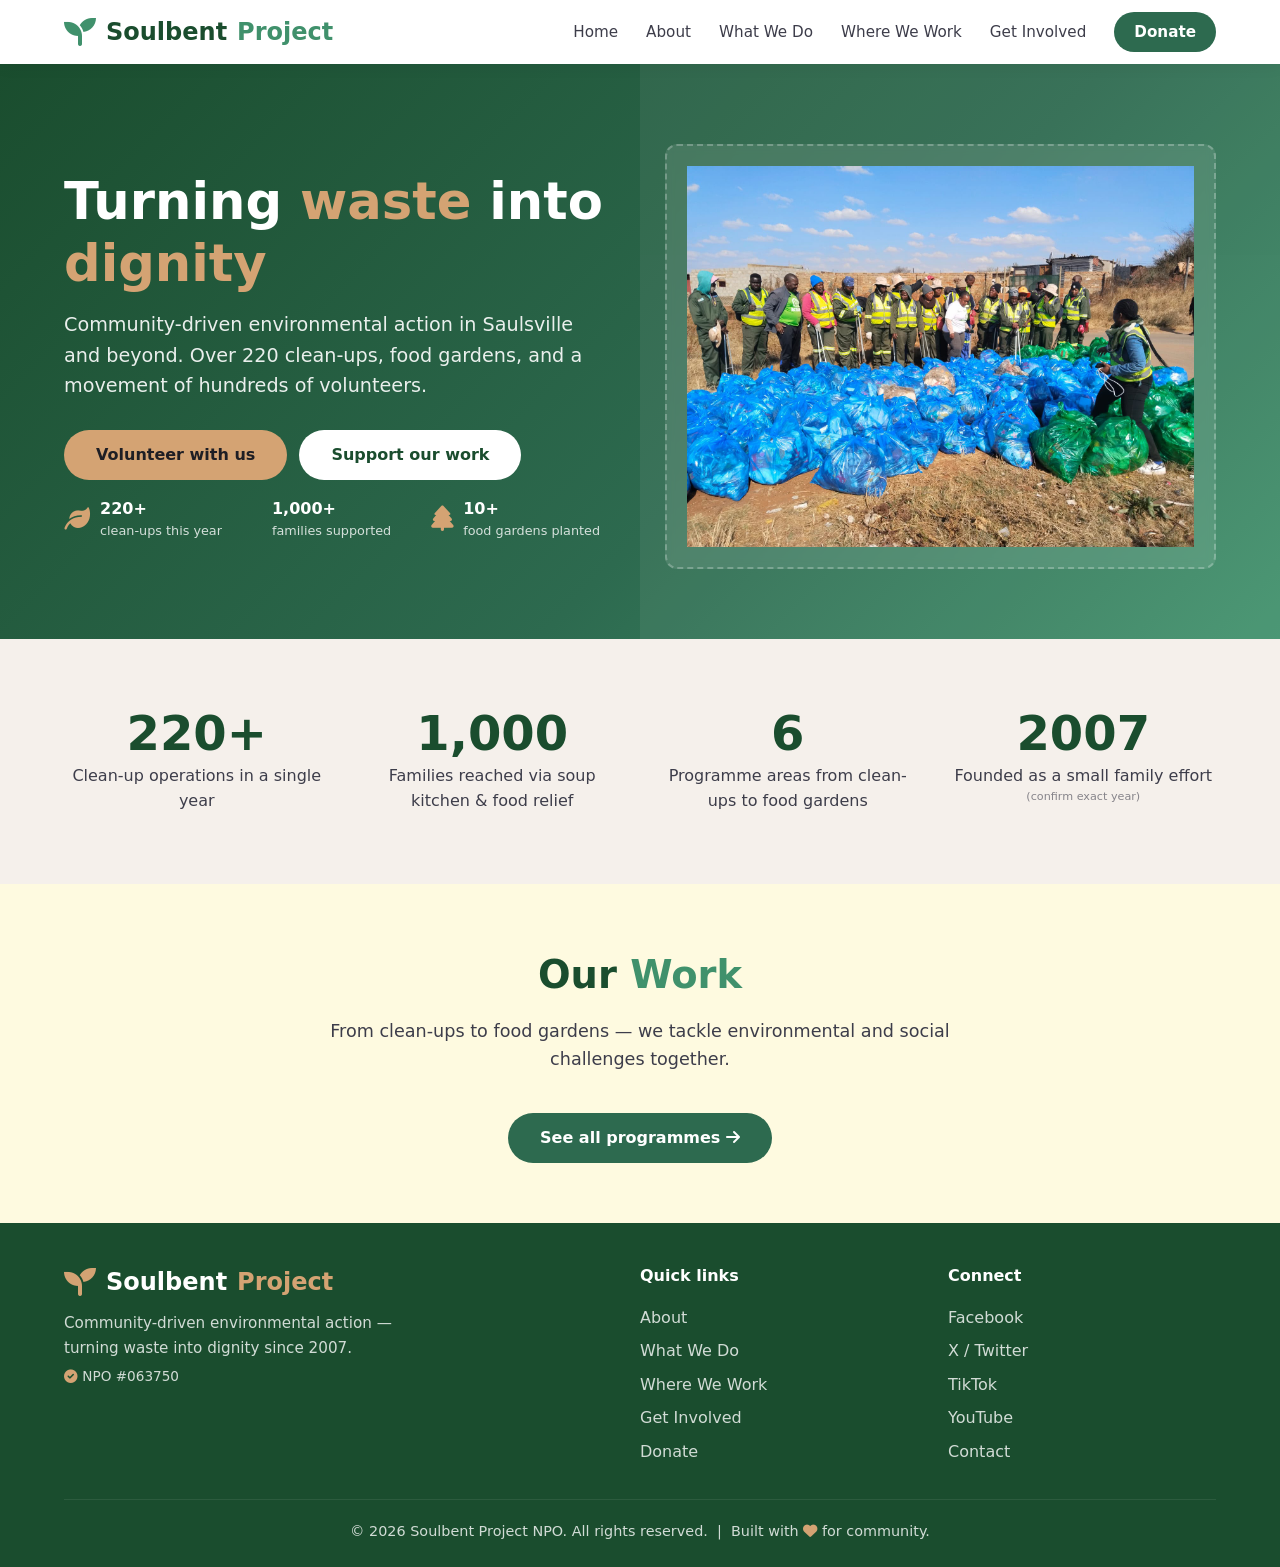
==== commit 2ad3e734: "added" ====
--- a/index.html
+++ b/index.html
@@ -134,7 +134,7 @@
             </p>
             <p style="margin-top: 6px; font-size: 0.85rem">
               <i class="fas fa-check-circle" style="color: var(--gold)"></i> NPO
-              #073760
+              #063750
             </p>
           </div>
           <div>
--- a/style.css
+++ b/style.css
@@ -344,23 +344,55 @@
     color: var(--text-dark);
 }
 .about-image {
+    position: relative;
+    border-radius: var(--radius);
+    aspect-ratio: 4 / 3;
+    overflow: hidden; /* ensures image stays inside rounded corners */
     background: var(--green-pale);
-    border-radius: var(--radius);
-    aspect-ratio: 4/3;
-    display: flex;
-    flex-direction: column;
-    align-items: center;
-    justify-content: center;
-    color: var(--green-mid);
     border: 2px dashed var(--green-light);
     padding: 20px;
+    display: flex;
+    flex-direction: column;
+    align-items: center;
+    justify-content: center;
     text-align: center;
     gap: 12px;
-}
+    transition: var(--transition);
+}
+
+
+
+.about-image:has(img) {
+    aspect-ratio: 3 / 3; /* taller, better for portraits */
+}
+
+.about-image img {
+    width: 100%;
+    height: 100%;
+    object-fit: cover;
+    object-position: top center; /* focuses on the face, not the top of the hair */
+    display: block;
+}
+
+/* Optional: if you want a subtle overlay or shadow */
+.about-image:has(img)::after {
+    content: '';
+    position: absolute;
+    bottom: 0;
+    left: 0;
+    right: 0;
+    height: 30%;
+    background: linear-gradient(to top, rgba(0,0,0,0.3), transparent);
+    pointer-events: none;
+    border-radius: 0 0 var(--radius) var(--radius);
+}
+
+/* Keep the icon/placeholder styles when no image */
 .about-image i {
     font-size: 3.4rem;
     color: var(--green-mid);
 }
+
 .about-image small {
     font-size: 0.85rem;
     opacity: 0.7;
@@ -791,4 +823,41 @@
     section {
         padding: 50px 0;
     }
+}
+/* Image placeholder — now with real image support */
+.img-placeholder {
+    position: relative;
+    overflow: hidden;
+    aspect-ratio: 16 / 9;
+    border-radius: 8px;
+    background: var(--green-pale);
+    border: 1px dashed var(--green-light);
+    margin-top: 16px;
+}
+
+.img-placeholder img {
+    width: 100%;
+    height: 100%;
+    object-fit: cover;
+    display: block;
+}
+
+.img-placeholder .caption {
+    position: absolute;
+    bottom: 0;
+    left: 0;
+    right: 0;
+    background: rgba(0, 0, 0, 0.65);
+    color: #fff;
+    padding: 8px 14px;
+    text-align: center;
+    font-size: 0.85rem;
+    font-weight: 500;
+    backdrop-filter: blur(2px);
+    border-radius: 0 0 8px 8px;
+}
+
+.img-placeholder .caption i {
+    margin-right: 6px;
+    color: var(--gold);
 }
